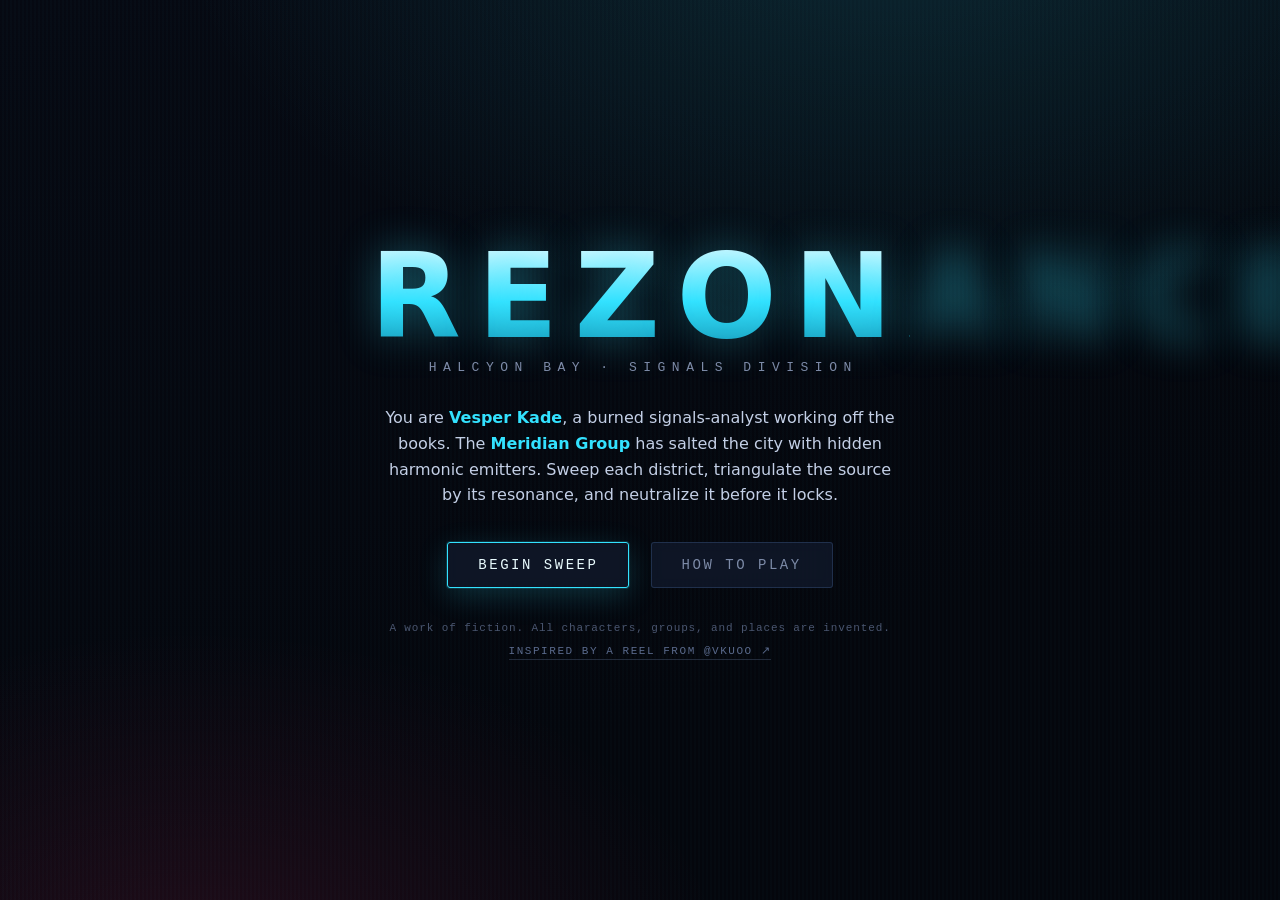
==== index.html @ cb65e6ef "Add Higgsfield key art to the title screen with graceful fallback The title screen now layers genera" ====
<!DOCTYPE html>
<html lang="en">
<head>
  <meta charset="UTF-8" />
  <meta name="viewport" content="width=device-width, initial-scale=1.0, maximum-scale=1.0, user-scalable=no" />
  <title>REZONANCE — Halcyon Bay</title>
  <meta name="description" content="REZONANCE: a neon-noir signals-investigation game set in the fictional city of Halcyon Bay." />
  <link rel="icon" href="data:image/svg+xml,%3Csvg xmlns='http://www.w3.org/2000/svg' viewBox='0 0 32 32'%3E%3Crect width='32' height='32' fill='%2305070d'/%3E%3Ccircle cx='16' cy='16' r='6' fill='none' stroke='%2333e2ff' stroke-width='2'/%3E%3Ccircle cx='16' cy='16' r='11' fill='none' stroke='%2333e2ff' stroke-width='1.5' opacity='.5'/%3E%3C/svg%3E" />
  <link rel="stylesheet" href="src/css/style.css" />
</head>
<body>
  <div id="app">
    <!-- Title screen -->
    <section id="title" class="screen active">
      <div id="titleArt" class="title-art"></div>
      <div class="title-glow"></div>
      <div class="title-inner">
        <h1 class="logo">REZONANCE</h1>
        <p class="tagline">HALCYON BAY &middot; SIGNALS DIVISION</p>
        <div class="brief">
          <p>You are <strong>Vesper Kade</strong>, a burned signals-analyst working off the books.
          The <strong>Meridian Group</strong> has salted the city with hidden harmonic emitters.
          Sweep each district, triangulate the source by its resonance, and neutralize it before it locks.</p>
        </div>
        <button id="startBtn" class="btn primary">BEGIN SWEEP</button>
        <button id="howBtn" class="btn ghost">HOW TO PLAY</button>
        <p class="fineprint">A work of fiction. All characters, groups, and places are invented.</p>
        <a class="credit" href="https://www.instagram.com/reel/DRjgziwDPmg/" target="_blank" rel="noopener noreferrer">INSPIRED BY A REEL FROM @VKUOO &nearr;</a>
      </div>
    </section>

    <!-- How to play -->
    <section id="how" class="screen">
      <div class="panel">
        <h2>FIELD MANUAL</h2>
        <ul class="manual">
          <li><span class="key">W A S D</span> / <span class="key">◄ ▲ ▼ ►</span> — move Vesper</li>
          <li><span class="key">SHIFT</span> — sprint (drains stamina)</li>
          <li><span class="key">SPACE</span> — pulse the resonance scanner</li>
          <li><span class="key">E</span> — neutralize an emitter when in range</li>
          <li><span class="key">M</span> — mute / unmute audio</li>
          <li>The <strong>resonance meter</strong> climbs as you near an emitter. The scanner tingle sharpens with proximity.</li>
          <li>Avoid <strong>Meridian sweepers</strong> — linger in a cone and suspicion turns into a confirmed sighting, raising exposure. At max exposure a <strong>lockdown</strong> starts: stay unseen until it passes, or the run ends.</li>
          <li><strong>Weather shifts</strong> between drizzle, rain, and storms — storm cells make your scanner readings jump.</li>
          <li>Neutralize all emitters in a district to advance.</li>
        </ul>
        <button class="btn primary backBtn">BACK</button>
      </div>
    </section>

    <!-- Intro cutscene: plays src/assets/intro.mp4 if present, else an
         original animated briefing. Click or press any key to skip. -->
    <section id="cutscene" class="screen">
      <canvas id="cineStage"></canvas>
      <video id="cineVideo" playsinline></video>
      <div id="cineText" class="cine-text"></div>
      <div class="cine-skip">CLICK OR PRESS ANY KEY TO SKIP</div>
    </section>

    <!-- Game -->
    <section id="game" class="screen">
      <canvas id="stage"></canvas>
      <div id="hud">
        <div class="hud-row top">
          <div class="hud-box">
            <div class="hud-label">DISTRICT</div>
            <div id="districtName" class="hud-val">—</div>
          </div>
          <div class="hud-box">
            <div class="hud-label">EMITTERS</div>
            <div id="emitterCount" class="hud-val">0 / 0</div>
          </div>
          <div class="hud-box">
            <div class="hud-label">TIME</div>
            <div id="clock" class="hud-val">00:00</div>
          </div>
        </div>
        <div class="hud-row bottom">
          <div class="meter">
            <div class="meter-label">RESONANCE</div>
            <div class="meter-track"><div id="resonanceFill" class="meter-fill res"></div></div>
          </div>
          <div class="meter">
            <div class="meter-label">EXPOSURE</div>
            <div class="meter-track"><div id="exposureFill" class="meter-fill exp"></div></div>
          </div>
          <div class="meter">
            <div class="meter-label">STAMINA</div>
            <div class="meter-track"><div id="staminaFill" class="meter-fill sta"></div></div>
          </div>
        </div>
        <div id="prompt" class="prompt"></div>
        <div id="radio" class="radio"></div>
      </div>
      <div id="overlay" class="overlay">
        <div class="overlay-card">
          <h2 id="overTitle">—</h2>
          <p id="overBody">—</p>
          <button id="overBtn" class="btn primary">CONTINUE</button>
        </div>
      </div>
    </section>
  </div>

  <script type="module" src="src/js/main.js"></script>
</body>
</html>
---- src/css/style.css ----
:root {
  --bg: #05070d;
  --ink: #e8f0ff;
  --dim: #7d8ba8;
  --cyan: #33e2ff;
  --magenta: #ff3b7f;
  --amber: #ffb454;
  --green: #46f4a0;
  --panel: rgba(12, 18, 32, 0.82);
  --stroke: rgba(80, 120, 180, 0.28);
  --font: "Segoe UI", "Helvetica Neue", system-ui, sans-serif;
  --mono: "SFMono-Regular", "Consolas", "Roboto Mono", monospace;
}

* { box-sizing: border-box; margin: 0; padding: 0; }

html, body {
  height: 100%;
  background: var(--bg);
  color: var(--ink);
  font-family: var(--font);
  overflow: hidden;
  -webkit-font-smoothing: antialiased;
}

#app { position: relative; width: 100vw; height: 100vh; }

.screen {
  position: absolute;
  inset: 0;
  display: none;
  align-items: center;
  justify-content: center;
}
.screen.active { display: flex; }

/* ---------- Title ---------- */
#title {
  background:
    radial-gradient(1200px 700px at 70% -10%, rgba(51, 226, 255, 0.14), transparent 60%),
    radial-gradient(900px 600px at 15% 110%, rgba(255, 59, 127, 0.12), transparent 60%),
    linear-gradient(160deg, #060912, #04060c 70%);
}
.title-art {
  position: absolute;
  inset: 0;
  background-size: cover;
  background-position: center;
  opacity: 0;
  transition: opacity 1.2s ease;
  filter: saturate(1.08) brightness(0.9);
}
.title-art.loaded { opacity: 0.42; }
/* Keep the copy readable over the art. */
.title-art::after {
  content: "";
  position: absolute;
  inset: 0;
  background: radial-gradient(ellipse at center, rgba(5,7,13,0.25), rgba(5,7,13,0.85) 85%);
}

.title-glow {
  position: absolute;
  inset: 0;
  background:
    repeating-linear-gradient(90deg, transparent, transparent 2px, rgba(51,226,255,0.03) 3px, transparent 4px);
  pointer-events: none;
  mix-blend-mode: screen;
  animation: scan 8s linear infinite;
}
@keyframes scan { from { background-position: 0 0; } to { background-position: 0 40px; } }

.title-inner {
  position: relative;
  text-align: center;
  max-width: 620px;
  padding: 40px;
  z-index: 2;
}
.logo {
  font-size: clamp(48px, 12vw, 118px);
  font-weight: 800;
  letter-spacing: 0.14em;
  background: linear-gradient(180deg, #eafcff, var(--cyan) 55%, #1391b0);
  -webkit-background-clip: text;
  background-clip: text;
  color: transparent;
  text-shadow: 0 0 42px rgba(51, 226, 255, 0.35);
  line-height: 0.95;
}
.tagline {
  margin-top: 8px;
  color: var(--dim);
  letter-spacing: 0.5em;
  font-size: 13px;
  font-family: var(--mono);
  padding-left: 0.5em;
}
.brief {
  margin: 30px auto 26px;
  color: #c3cfe6;
  line-height: 1.6;
  font-size: 16px;
  max-width: 520px;
}
.brief strong { color: var(--cyan); font-weight: 600; }

.fineprint {
  margin-top: 26px;
  color: #4a5670;
  font-size: 11px;
  letter-spacing: 0.08em;
  font-family: var(--mono);
}

.credit {
  display: inline-block;
  margin-top: 10px;
  color: #5a6a8c;
  font-size: 11px;
  letter-spacing: 0.14em;
  font-family: var(--mono);
  text-decoration: none;
  border-bottom: 1px solid rgba(90, 106, 140, 0.35);
  padding-bottom: 2px;
  transition: color 0.18s, border-color 0.18s;
}
.credit:hover { color: var(--cyan); border-color: var(--cyan); }

/* ---------- Cutscene ---------- */
#cutscene { background: #000; cursor: pointer; }
#cineStage { position: absolute; inset: 0; width: 100vw; height: 100vh; }
#cineVideo {
  position: absolute;
  inset: 0;
  width: 100vw;
  height: 100vh;
  object-fit: cover;
  display: none;
  background: #000;
}
.cine-text {
  position: absolute;
  left: 50%;
  bottom: 16vh;
  transform: translateX(-50%);
  max-width: min(720px, 86vw);
  font-family: var(--mono);
  font-size: clamp(14px, 2.2vw, 19px);
  letter-spacing: 0.14em;
  line-height: 1.9;
  color: #d9ecff;
  text-align: center;
  white-space: pre-line;
  text-shadow: 0 0 18px rgba(51, 226, 255, 0.45);
  pointer-events: none;
}
.cine-skip {
  position: absolute;
  right: 26px;
  bottom: 26px;
  font-family: var(--mono);
  font-size: 10px;
  letter-spacing: 0.24em;
  color: rgba(125, 139, 168, 0.6);
  animation: skipPulse 2.4s ease-in-out infinite;
  pointer-events: none;
}
@keyframes skipPulse { 0%, 100% { opacity: 0.45; } 50% { opacity: 0.95; } }

/* ---------- Buttons ---------- */
.btn {
  font-family: var(--mono);
  font-size: 14px;
  letter-spacing: 0.18em;
  padding: 14px 30px;
  border: 1px solid var(--stroke);
  background: rgba(20, 30, 52, 0.6);
  color: var(--ink);
  cursor: pointer;
  margin: 8px;
  transition: all 0.18s ease;
  border-radius: 3px;
  backdrop-filter: blur(6px);
}
.btn:hover { transform: translateY(-1px); }
.btn.primary {
  border-color: var(--cyan);
  box-shadow: 0 0 0 1px rgba(51,226,255,0.15), 0 8px 30px rgba(51,226,255,0.18);
  color: #eafcff;
}
.btn.primary:hover { background: rgba(51,226,255,0.14); box-shadow: 0 0 0 1px var(--cyan), 0 10px 40px rgba(51,226,255,0.32); }
.btn.ghost { color: var(--dim); }
.btn.ghost:hover { color: var(--ink); border-color: rgba(120,150,200,0.5); }

/* ---------- Panels ---------- */
.panel {
  background: var(--panel);
  border: 1px solid var(--stroke);
  border-radius: 8px;
  padding: 40px 46px;
  max-width: 560px;
  box-shadow: 0 30px 80px rgba(0,0,0,0.6);
  backdrop-filter: blur(10px);
}
.panel h2 { letter-spacing: 0.3em; font-size: 18px; margin-bottom: 24px; color: var(--cyan); font-weight: 700; }
.manual { list-style: none; line-height: 2.1; color: #c3cfe6; font-size: 15px; }
.manual strong { color: var(--amber); }
.key {
  font-family: var(--mono);
  font-size: 12px;
  background: rgba(51,226,255,0.1);
  border: 1px solid var(--stroke);
  border-radius: 3px;
  padding: 2px 8px;
  color: var(--cyan);
}

/* ---------- Game ---------- */
#game { background: #02030a; }
#stage { display: block; width: 100vw; height: 100vh; image-rendering: auto; }

#hud {
  position: absolute;
  inset: 0;
  pointer-events: none;
  padding: 22px;
  display: flex;
  flex-direction: column;
  justify-content: space-between;
  font-family: var(--mono);
}
.hud-row { display: flex; gap: 14px; }
.hud-row.top { justify-content: center; }
.hud-row.bottom { align-items: flex-end; justify-content: center; gap: 26px; }

.hud-box {
  background: rgba(8, 14, 26, 0.7);
  border: 1px solid var(--stroke);
  border-radius: 5px;
  padding: 8px 18px;
  text-align: center;
  min-width: 120px;
  backdrop-filter: blur(6px);
}
.hud-label { font-size: 10px; letter-spacing: 0.3em; color: var(--dim); }
.hud-val { font-size: 20px; color: var(--ink); margin-top: 2px; }

.meter { width: 210px; }
.meter-label { font-size: 10px; letter-spacing: 0.28em; color: var(--dim); margin-bottom: 5px; }
.meter-track {
  height: 10px;
  background: rgba(10, 16, 30, 0.85);
  border: 1px solid var(--stroke);
  border-radius: 6px;
  overflow: hidden;
}
.meter-fill { height: 100%; width: 0%; border-radius: 6px; transition: width 0.12s linear; }
.meter-fill.res { background: linear-gradient(90deg, #1a6b7a, var(--cyan)); box-shadow: 0 0 14px rgba(51,226,255,0.5); }
.meter-fill.exp { background: linear-gradient(90deg, #7a2540, var(--magenta)); box-shadow: 0 0 14px rgba(255,59,127,0.5); }
.meter-fill.sta { background: linear-gradient(90deg, #2f7a52, var(--green)); }

.prompt {
  position: absolute;
  left: 50%;
  bottom: 120px;
  transform: translateX(-50%);
  background: rgba(8, 14, 26, 0.9);
  border: 1px solid var(--cyan);
  border-radius: 5px;
  padding: 10px 22px;
  font-size: 14px;
  letter-spacing: 0.1em;
  color: #eafcff;
  opacity: 0;
  transition: opacity 0.2s;
  box-shadow: 0 0 24px rgba(51,226,255,0.3);
}
.prompt.show { opacity: 1; }

.radio {
  position: absolute;
  top: 96px;
  left: 26px;
  max-width: 360px;
  font-family: var(--mono);
  font-size: 12px;
  letter-spacing: 0.12em;
  line-height: 1.7;
  color: #bfe9ff;
  background: rgba(8, 14, 26, 0.78);
  border-left: 2px solid var(--cyan);
  padding: 9px 14px;
  opacity: 0;
  transition: opacity 0.25s;
  pointer-events: none;
}
.radio.show { opacity: 1; }

/* ---------- Overlay ---------- */
.overlay {
  position: absolute;
  inset: 0;
  display: none;
  align-items: center;
  justify-content: center;
  background: rgba(2, 4, 10, 0.78);
  backdrop-filter: blur(4px);
  pointer-events: auto;
}
.overlay.show { display: flex; }
.overlay-card {
  background: var(--panel);
  border: 1px solid var(--stroke);
  border-radius: 8px;
  padding: 42px 50px;
  text-align: center;
  max-width: 520px;
  box-shadow: 0 30px 90px rgba(0,0,0,0.7);
}
.overlay-card h2 { letter-spacing: 0.2em; font-size: 26px; margin-bottom: 14px; }
.overlay-card p { color: #c3cfe6; line-height: 1.6; margin-bottom: 26px; }
.overlay-card.win h2 { color: var(--green); }
.overlay-card.lose h2 { color: var(--magenta); }

@media (max-width: 640px) {
  .hud-box { min-width: 90px; padding: 6px 10px; }
  .hud-val { font-size: 16px; }
  .meter { width: 30vw; }
  .hud-row.bottom { gap: 12px; }
}
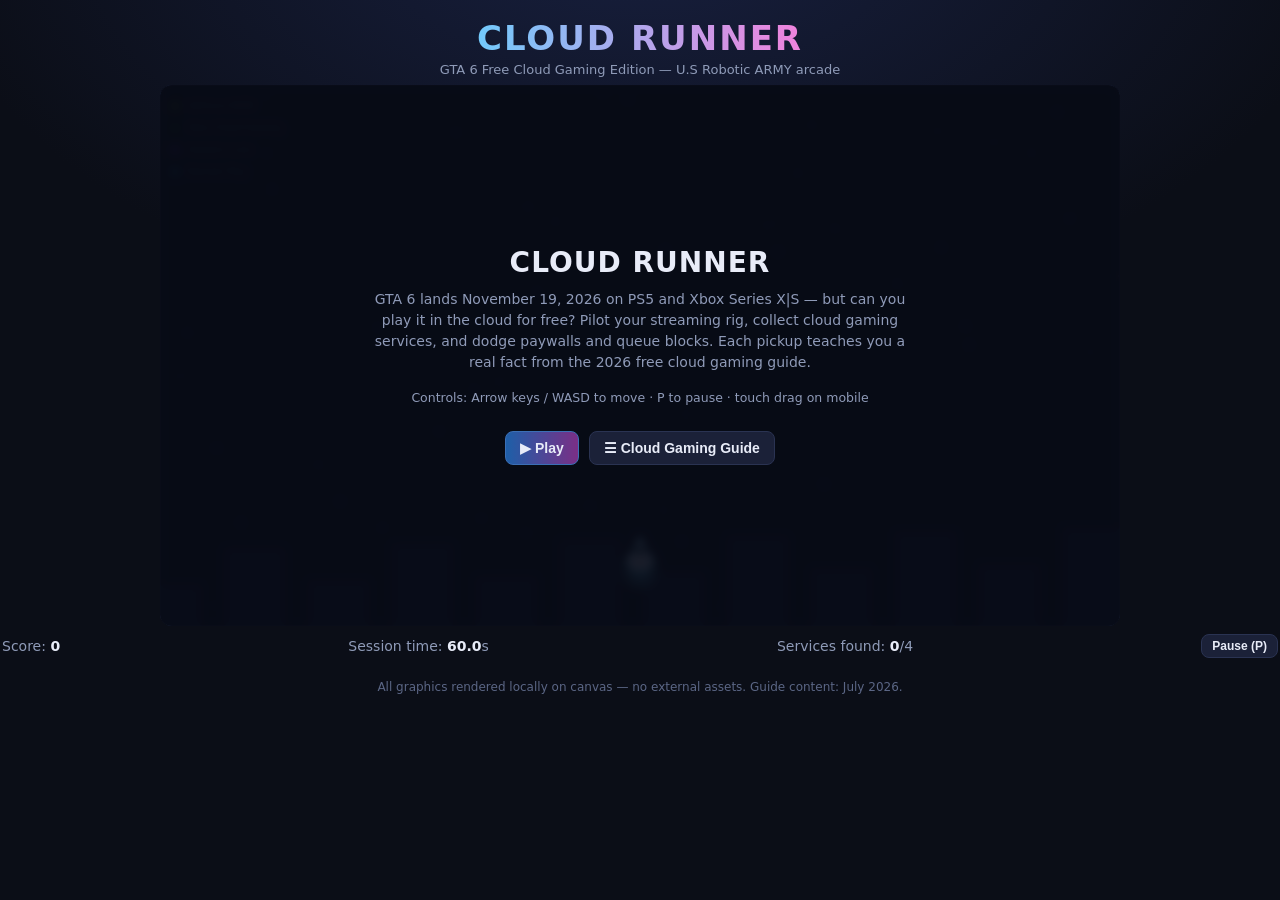
==== commit 63353753: "Add Cloud Runner game with integrated GTA 6 free cloud gaming guide Self-contained HTML5 canvas arca" ====
--- a/index.html
+++ b/index.html
@@ -1,107 +1,608 @@
 <!DOCTYPE html>
 <html lang="en">
 <head>
-  <meta charset="UTF-8" />
-  <meta name="viewport" content="width=device-width, initial-scale=1.0, maximum-scale=1.0, user-scalable=no" />
-  <title>REZONANCE — Halcyon Bay</title>
-  <meta name="description" content="REZONANCE: a neon-noir signals-investigation game set in the fictional city of Halcyon Bay." />
-  <link rel="icon" href="data:image/svg+xml,%3Csvg xmlns='http://www.w3.org/2000/svg' viewBox='0 0 32 32'%3E%3Crect width='32' height='32' fill='%2305070d'/%3E%3Ccircle cx='16' cy='16' r='6' fill='none' stroke='%2333e2ff' stroke-width='2'/%3E%3Ccircle cx='16' cy='16' r='11' fill='none' stroke='%2333e2ff' stroke-width='1.5' opacity='.5'/%3E%3C/svg%3E" />
-  <link rel="stylesheet" href="src/css/style.css" />
+<meta charset="UTF-8">
+<meta name="viewport" content="width=device-width, initial-scale=1.0, user-scalable=no">
+<title>Cloud Runner — GTA 6 Free Cloud Gaming Edition</title>
+<style>
+  :root {
+    --bg: #0b0e17;
+    --panel: #131828;
+    --panel-2: #1b2138;
+    --line: #2a3352;
+    --text: #e8ecf8;
+    --muted: #8f9bb8;
+    --accent: #64d2ff;
+    --accent-2: #ff7ad9;
+    --good: #6ee7a0;
+    --warn: #ffd166;
+    --bad: #ff6b81;
+  }
+  * { box-sizing: border-box; margin: 0; padding: 0; }
+  html, body { height: 100%; }
+  body {
+    background: radial-gradient(1200px 700px at 50% -10%, #182040 0%, var(--bg) 60%);
+    color: var(--text);
+    font-family: "Segoe UI", system-ui, -apple-system, Roboto, Helvetica, Arial, sans-serif;
+    display: flex; flex-direction: column; align-items: center;
+    min-height: 100%;
+  }
+  header { text-align: center; padding: 18px 12px 8px; }
+  header h1 {
+    font-size: clamp(20px, 4vw, 34px);
+    letter-spacing: 2px; text-transform: uppercase;
+    background: linear-gradient(90deg, var(--accent), var(--accent-2));
+    -webkit-background-clip: text; background-clip: text; color: transparent;
+  }
+  header p { color: var(--muted); font-size: 13px; margin-top: 4px; }
+  #wrap { position: relative; width: min(960px, 96vw); }
+  canvas {
+    display: block; width: 100%; height: auto;
+    background: #0a0d18; border: 1px solid var(--line); border-radius: 12px;
+  }
+  #hud {
+    display: flex; justify-content: space-between; align-items: center;
+    width: 100%; padding: 8px 2px; font-size: 14px; color: var(--muted);
+    flex-wrap: wrap; gap: 6px;
+  }
+  #hud b { color: var(--text); }
+  .btn {
+    cursor: pointer; border: 1px solid var(--line); border-radius: 8px;
+    background: var(--panel-2); color: var(--text);
+    padding: 8px 14px; font-size: 14px; font-weight: 600;
+    transition: background .15s, transform .05s;
+  }
+  .btn:hover { background: #232b4a; }
+  .btn:active { transform: scale(.97); }
+  .btn.primary { background: linear-gradient(90deg, #1e5fa8, #7a2f86); border-color: #3b6fb5; }
+  .overlay {
+    position: absolute; inset: 0; border-radius: 12px;
+    background: rgba(8, 11, 22, .92); backdrop-filter: blur(4px);
+    display: flex; flex-direction: column; align-items: center; justify-content: center;
+    text-align: center; padding: 20px; z-index: 5;
+  }
+  .overlay.scroll { justify-content: flex-start; overflow-y: auto; text-align: left; }
+  .overlay h2 { font-size: clamp(18px, 3.4vw, 28px); margin-bottom: 10px; letter-spacing: 1px; }
+  .overlay p.lead { color: var(--muted); max-width: 560px; margin-bottom: 16px; font-size: 14px; line-height: 1.5; }
+  .row { display: flex; gap: 10px; flex-wrap: wrap; justify-content: center; margin-top: 8px; }
+  .hidden { display: none !important; }
+  #toast {
+    position: absolute; left: 50%; bottom: 14px; transform: translateX(-50%);
+    max-width: 92%; background: var(--panel); border: 1px solid var(--line);
+    border-left: 4px solid var(--accent); border-radius: 8px;
+    padding: 10px 14px; font-size: 13px; line-height: 1.45; color: var(--text);
+    opacity: 0; transition: opacity .25s; pointer-events: none; z-index: 4;
+  }
+  #toast b { color: var(--accent); }
+  /* Guide styles */
+  .guide { width: 100%; max-width: 860px; margin: 0 auto; padding-bottom: 24px; }
+  .guide h2 { text-align: center; margin: 6px 0 2px; }
+  .guide .sub { text-align: center; color: var(--muted); font-size: 13px; margin-bottom: 18px; }
+  .card {
+    background: var(--panel); border: 1px solid var(--line); border-radius: 10px;
+    padding: 14px 16px; margin-bottom: 12px;
+  }
+  .card h3 { font-size: 16px; margin-bottom: 8px; }
+  .card h3 .tag {
+    font-size: 11px; font-weight: 700; letter-spacing: .5px; text-transform: uppercase;
+    border-radius: 999px; padding: 2px 9px; margin-left: 8px; vertical-align: 2px;
+  }
+  .tag.free { background: rgba(110,231,160,.15); color: var(--good); }
+  .tag.sub  { background: rgba(255,209,102,.15); color: var(--warn); }
+  .card ul { margin: 6px 0 0 18px; color: var(--muted); font-size: 13.5px; line-height: 1.6; }
+  .card ul b { color: var(--text); }
+  .tablewrap { overflow-x: auto; }
+  table { border-collapse: collapse; width: 100%; font-size: 13px; min-width: 560px; }
+  th, td { border: 1px solid var(--line); padding: 8px 10px; text-align: left; }
+  th { background: var(--panel-2); }
+  td { color: var(--muted); }
+  td:first-child { color: var(--text); font-weight: 600; }
+  .takeaway { border-left: 4px solid var(--accent-2); }
+  .refs { font-size: 12px; color: var(--muted); line-height: 1.6; }
+  footer { color: #5b6685; font-size: 12px; padding: 14px; text-align: center; }
+</style>
 </head>
 <body>
-  <div id="app">
-    <!-- Title screen -->
-    <section id="title" class="screen active">
-      <div id="titleArt" class="title-art"></div>
-      <div class="title-glow"></div>
-      <div class="title-inner">
-        <h1 class="logo">REZONANCE</h1>
-        <p class="tagline">HALCYON BAY &middot; SIGNALS DIVISION</p>
-        <div class="brief">
-          <p>You are <strong>Vesper Kade</strong>, a burned signals-analyst working off the books.
-          The <strong>Meridian Group</strong> has salted the city with hidden harmonic emitters.
-          Sweep each district, triangulate the source by its resonance, and neutralize it before it locks.</p>
+<header>
+  <h1>Cloud Runner</h1>
+  <p>GTA 6 Free Cloud Gaming Edition &mdash; U.S Robotic ARMY arcade</p>
+</header>
+
+<div id="wrap">
+  <canvas id="game" width="960" height="540"></canvas>
+
+  <!-- Start screen -->
+  <div id="menu" class="overlay">
+    <h2>CLOUD RUNNER</h2>
+    <p class="lead">
+      GTA 6 lands November 19, 2026 on PS5 and Xbox Series X|S &mdash; but can you play it
+      in the cloud for free? Pilot your streaming rig, collect cloud gaming services,
+      and dodge paywalls and queue blocks. Each pickup teaches you a real fact from the
+      2026 free cloud gaming guide.
+    </p>
+    <p class="lead" style="font-size:12.5px">
+      Controls: Arrow keys / WASD to move &middot; P to pause &middot; touch drag on mobile
+    </p>
+    <div class="row">
+      <button class="btn primary" id="playBtn">&#9654; Play</button>
+      <button class="btn" id="guideBtn">&#9776; Cloud Gaming Guide</button>
+    </div>
+  </div>
+
+  <!-- Game over screen -->
+  <div id="gameover" class="overlay hidden">
+    <h2>SESSION EXPIRED</h2>
+    <p class="lead" id="goStats"></p>
+    <p class="lead" id="goVerdict"></p>
+    <div class="row">
+      <button class="btn primary" id="retryBtn">&#8635; Play Again</button>
+      <button class="btn" id="guideBtn2">&#9776; Cloud Gaming Guide</button>
+    </div>
+  </div>
+
+  <!-- Integrated guide -->
+  <div id="guide" class="overlay scroll hidden">
+    <div class="guide">
+      <h2>Free Cloud Gaming Solutions for GTA 6</h2>
+      <p class="sub">Overview &mdash; July 2026</p>
+
+      <div class="card">
+        <p style="color:var(--muted);font-size:13.5px;line-height:1.6">
+          As of July 2026, GTA 6 is scheduled to release on <b style="color:var(--text)">November 19, 2026</b>,
+          for PlayStation 5 and Xbox Series X|S. While a native PC version has not been announced,
+          cloud gaming offers a potential way to play the game on PC or other devices without owning
+          high-end hardware. Below are the primary &ldquo;free&rdquo; or low-cost cloud-based solutions
+          available in 2026.
+        </p>
+      </div>
+
+      <div class="card">
+        <h3>1. NVIDIA GeForce NOW <span class="tag free">Free tier</span></h3>
+        <ul>
+          <li><b>Cost:</b> $0.00 &mdash; the most prominent truly free cloud gaming service.</li>
+          <li><b>Session length:</b> typically limited to 1 hour per session.</li>
+          <li><b>Wait times:</b> free tier users often face long queues, especially at peak hours or major launches.</li>
+          <li><b>Hardware:</b> basic rigs (likely not the RTX 5080 / Ultimate tier).</li>
+          <li><b>Availability:</b> GTA 6 must be officially supported. Historically, Rockstar titles (GTA V, RDR2) have had a complicated relationship with GeForce NOW and are often unavailable.</li>
+        </ul>
+      </div>
+
+      <div class="card">
+        <h3>2. Xbox Cloud Gaming <span class="tag sub">Game Pass Ultimate</span></h3>
+        <ul>
+          <li><b>Free options:</b> not strictly free, but 14-day or $1 one-month trials are common for new subscribers.</li>
+          <li><b>GTA 6 potential:</b> since GTA 6 launches on Xbox Series X|S, there is a strong possibility it arrives on Xbox Cloud Gaming, potentially at or near launch.</li>
+          <li><b>Device support:</b> PC (browser or app), mobile devices, and some smart TVs.</li>
+        </ul>
+      </div>
+
+      <div class="card">
+        <h3>3. Amazon Luna <span class="tag sub">Free with Prime</span></h3>
+        <ul>
+          <li><b>Cost:</b> a rotating selection of games is included with an Amazon Prime membership.</li>
+          <li><b>GTA 6 potential:</b> unlikely to be free at launch, but may be available for purchase and play via the Luna+ subscription or through integration with Ubisoft+ or GOG.</li>
+        </ul>
+      </div>
+
+      <div class="card">
+        <h3>4. Remote Play <span class="tag free">Host your own cloud</span></h3>
+        <ul>
+          <li><b>PS Remote Play / Xbox Remote Play:</b> official apps that stream your console's screen to PC or mobile for free over the internet &mdash; if you (or a friend) own a PS5 or Series X|S.</li>
+          <li><b>Moonlight / Sunshine:</b> high-performance, open-source alternatives for streaming from a host PC (if a PC version eventually releases).</li>
+        </ul>
+      </div>
+
+      <div class="card">
+        <h3>Comparison of Free / Low-Cost Cloud Options (2026)</h3>
+        <div class="tablewrap">
+          <table>
+            <thead>
+              <tr><th>Service</th><th>Cost</th><th>GTA 6 Availability (Est.)</th><th>Pros</th><th>Cons</th></tr>
+            </thead>
+            <tbody>
+              <tr>
+                <td>GeForce NOW (Free)</td><td>$0</td><td>Low (depends on Rockstar)</td>
+                <td>Truly free; no hardware needed.</td><td>1-hour sessions; long queues.</td>
+              </tr>
+              <tr>
+                <td>Xbox Cloud Gaming</td><td>~$20/mo (or $1 trial)</td><td>High (likely after launch)</td>
+                <td>High-quality console hardware.</td><td>Requires subscription; not truly free.</td>
+              </tr>
+              <tr>
+                <td>Amazon Luna</td><td>Prime sub</td><td>Low</td>
+                <td>Free for Prime members.</td><td>Limited library; regional availability.</td>
+              </tr>
+              <tr>
+                <td>Remote Play</td><td>$0</td><td>High (at launch)</td>
+                <td>Truly free; full console features.</td><td>Requires owning a console (or a friend's).</td>
+              </tr>
+            </tbody>
+          </table>
         </div>
-        <button id="startBtn" class="btn primary">BEGIN SWEEP</button>
-        <button id="howBtn" class="btn ghost">HOW TO PLAY</button>
-        <p class="fineprint">A work of fiction. All characters, groups, and places are invented.</p>
-        <a class="credit" href="https://www.instagram.com/reel/DRjgziwDPmg/" target="_blank" rel="noopener noreferrer">INSPIRED BY A REEL FROM @VKUOO &nearr;</a>
-      </div>
-    </section>
-
-    <!-- How to play -->
-    <section id="how" class="screen">
-      <div class="panel">
-        <h2>FIELD MANUAL</h2>
-        <ul class="manual">
-          <li><span class="key">W A S D</span> / <span class="key">◄ ▲ ▼ ►</span> — move Vesper</li>
-          <li><span class="key">SHIFT</span> — sprint (drains stamina)</li>
-          <li><span class="key">SPACE</span> — pulse the resonance scanner</li>
-          <li><span class="key">E</span> — neutralize an emitter when in range</li>
-          <li><span class="key">M</span> — mute / unmute audio</li>
-          <li>The <strong>resonance meter</strong> climbs as you near an emitter. The scanner tingle sharpens with proximity.</li>
-          <li>Avoid <strong>Meridian sweepers</strong> — linger in a cone and suspicion turns into a confirmed sighting, raising exposure. At max exposure a <strong>lockdown</strong> starts: stay unseen until it passes, or the run ends.</li>
-          <li><strong>Weather shifts</strong> between drizzle, rain, and storms — storm cells make your scanner readings jump.</li>
-          <li>Neutralize all emitters in a district to advance.</li>
+      </div>
+
+      <div class="card takeaway">
+        <h3>Key Takeaways</h3>
+        <ul>
+          <li><b>No truly free launch-day access:</b> no service currently lets you play GTA 6 for free on day one without a console or a paid subscription.</li>
+          <li><b>Wait for the PC release:</b> the best free experience (via GeForce NOW) will likely only be possible after the official PC version launches, expected in 2027 or 2028.</li>
+          <li><b>Trials are your best bet:</b> look for $1 Xbox Game Pass Ultimate trials around November 2026 to play the console version via the cloud.</li>
         </ul>
-        <button class="btn primary backBtn">BACK</button>
-      </div>
-    </section>
-
-    <!-- Intro cutscene: plays src/assets/intro.mp4 if present, else an
-         original animated briefing. Click or press any key to skip. -->
-    <section id="cutscene" class="screen">
-      <canvas id="cineStage"></canvas>
-      <video id="cineVideo" playsinline></video>
-      <div id="cineText" class="cine-text"></div>
-      <div class="cine-skip">CLICK OR PRESS ANY KEY TO SKIP</div>
-    </section>
-
-    <!-- Game -->
-    <section id="game" class="screen">
-      <canvas id="stage"></canvas>
-      <div id="hud">
-        <div class="hud-row top">
-          <div class="hud-box">
-            <div class="hud-label">DISTRICT</div>
-            <div id="districtName" class="hud-val">—</div>
-          </div>
-          <div class="hud-box">
-            <div class="hud-label">EMITTERS</div>
-            <div id="emitterCount" class="hud-val">0 / 0</div>
-          </div>
-          <div class="hud-box">
-            <div class="hud-label">TIME</div>
-            <div id="clock" class="hud-val">00:00</div>
-          </div>
-        </div>
-        <div class="hud-row bottom">
-          <div class="meter">
-            <div class="meter-label">RESONANCE</div>
-            <div class="meter-track"><div id="resonanceFill" class="meter-fill res"></div></div>
-          </div>
-          <div class="meter">
-            <div class="meter-label">EXPOSURE</div>
-            <div class="meter-track"><div id="exposureFill" class="meter-fill exp"></div></div>
-          </div>
-          <div class="meter">
-            <div class="meter-label">STAMINA</div>
-            <div class="meter-track"><div id="staminaFill" class="meter-fill sta"></div></div>
-          </div>
-        </div>
-        <div id="prompt" class="prompt"></div>
-        <div id="radio" class="radio"></div>
-      </div>
-      <div id="overlay" class="overlay">
-        <div class="overlay-card">
-          <h2 id="overTitle">—</h2>
-          <p id="overBody">—</p>
-          <button id="overBtn" class="btn primary">CONTINUE</button>
-        </div>
-      </div>
-    </section>
+      </div>
+
+      <div class="card">
+        <h3>References</h3>
+        <p class="refs">
+          [1] Reddit (2026, April 2). <i>2020 Free vs 2026 Performance Hardware Comparison.</i><br>
+          [2] Xbox (2026). <i>Grand Theft Auto VI: Coming November 19, 2026 to Xbox Series X|S.</i><br>
+          [3] AS.com (2026, July 2). <i>Amazon reveals July 2026 lineup for Luna cloud gaming.</i><br>
+          [4] Reddit (2024, December 31). <i>Any free cloud gaming services?</i>
+        </p>
+      </div>
+
+      <div class="row">
+        <button class="btn primary" id="closeGuideBtn">&#8592; Back</button>
+      </div>
+    </div>
   </div>
 
-  <script type="module" src="src/js/main.js"></script>
+  <div id="toast"></div>
+</div>
+
+<div id="hud">
+  <span>Score: <b id="score">0</b></span>
+  <span>Session time: <b id="time">60.0</b>s</span>
+  <span>Services found: <b id="services">0</b>/4</span>
+  <span><button class="btn" id="pauseBtn" style="padding:4px 10px;font-size:12px">Pause (P)</button></span>
+</div>
+
+<footer>All graphics rendered locally on canvas &mdash; no external assets. Guide content: July 2026.</footer>
+
+<script>
+(() => {
+  "use strict";
+
+  const canvas = document.getElementById("game");
+  const ctx = canvas.getContext("2d");
+  const W = canvas.width, H = canvas.height;
+
+  const ui = {
+    menu: document.getElementById("menu"),
+    gameover: document.getElementById("gameover"),
+    guide: document.getElementById("guide"),
+    toast: document.getElementById("toast"),
+    score: document.getElementById("score"),
+    time: document.getElementById("time"),
+    services: document.getElementById("services"),
+    goStats: document.getElementById("goStats"),
+    goVerdict: document.getElementById("goVerdict"),
+  };
+
+  // The four cloud services from the guide, integrated as in-game pickups.
+  const SERVICES = [
+    {
+      id: "gfn", name: "GeForce NOW", short: "GFN", color: "#76b900", points: 100,
+      fact: "<b>GeForce NOW (free tier):</b> $0.00 — but sessions are capped at ~1 hour and free users face long queues. GTA 6 availability is LOW: Rockstar titles are often missing from the platform."
+    },
+    {
+      id: "xcloud", name: "Xbox Cloud Gaming", short: "XBX", color: "#107c10", points: 150,
+      fact: "<b>Xbox Cloud Gaming:</b> included with Game Pass Ultimate (~$20/mo, $1 trials common). Since GTA 6 launches on Series X|S, cloud availability at or near launch is HIGH."
+    },
+    {
+      id: "luna", name: "Amazon Luna", short: "LUNA", color: "#9146ff", points: 100,
+      fact: "<b>Amazon Luna:</b> a rotating game selection is free with Prime. GTA 6 free at launch is unlikely — watch Luna+, Ubisoft+ or GOG integration instead."
+    },
+    {
+      id: "remote", name: "Remote Play", short: "RP", color: "#00b2ff", points: 150,
+      fact: "<b>Remote Play:</b> PS/Xbox Remote Play streams a console you (or a friend) own to PC or mobile for $0. Moonlight/Sunshine cover PC hosts. HIGH availability at launch."
+    },
+  ];
+
+  // Hazards from the guide's "cons" column.
+  const HAZARDS = [
+    { name: "PAYWALL", color: "#ff6b81", fact: "<b>Paywall!</b> No service offers truly free GTA 6 on day one without a console or paid subscription." },
+    { name: "QUEUE", color: "#ffd166", fact: "<b>Queue block!</b> Free-tier queues get long at peak hours — especially during major game launches." },
+    { name: "1-HR CAP", color: "#ff9f43", fact: "<b>Session cap!</b> Free tiers typically limit you to 1 hour per session." },
+  ];
+
+  const SESSION_SECONDS = 60; // one free-tier "session"
+
+  const state = {
+    running: false, paused: false, over: false,
+    score: 0, time: SESSION_SECONDS,
+    collected: new Set(),
+    player: { x: W / 2, y: H - 70, r: 18, vx: 0, vy: 0, speed: 320 },
+    items: [], particles: [], stars: [],
+    spawnTimer: 0, hazardTimer: 0, elapsed: 0,
+  };
+
+  for (let i = 0; i < 90; i++) {
+    state.stars.push({ x: Math.random() * W, y: Math.random() * H, s: Math.random() * 1.6 + .4, v: Math.random() * 18 + 6 });
+  }
+
+  const keys = {};
+  addEventListener("keydown", e => {
+    keys[e.key.toLowerCase()] = true;
+    if (["arrowup","arrowdown","arrowleft","arrowright"," "].includes(e.key.toLowerCase())) e.preventDefault();
+    if (e.key.toLowerCase() === "p") togglePause();
+  });
+  addEventListener("keyup", e => keys[e.key.toLowerCase()] = false);
+
+  // Touch: drag to move
+  let touch = null;
+  canvas.addEventListener("touchstart", e => { touch = pt(e); e.preventDefault(); }, { passive: false });
+  canvas.addEventListener("touchmove", e => { touch = pt(e); e.preventDefault(); }, { passive: false });
+  canvas.addEventListener("touchend", () => touch = null);
+  function pt(e) {
+    const r = canvas.getBoundingClientRect(), t = e.touches[0];
+    return { x: (t.clientX - r.left) * (W / r.width), y: (t.clientY - r.top) * (H / r.height) };
+  }
+
+  function reset() {
+    state.score = 0; state.time = SESSION_SECONDS; state.elapsed = 0;
+    state.collected.clear();
+    state.items.length = 0; state.particles.length = 0;
+    state.player.x = W / 2; state.player.y = H - 70;
+    state.spawnTimer = 0; state.hazardTimer = 2;
+    state.over = false; state.paused = false;
+    updateHud();
+  }
+
+  function start() {
+    reset();
+    state.running = true;
+    ui.menu.classList.add("hidden");
+    ui.gameover.classList.add("hidden");
+    toast("Collect all 4 cloud services before your free session expires!");
+  }
+
+  function endGame(reason) {
+    state.running = false; state.over = true;
+    ui.goStats.textContent = `Score: ${state.score} — Services found: ${state.collected.size}/4 — ${reason}`;
+    ui.goVerdict.textContent = state.collected.size === 4
+      ? "You found every option. Real-world verdict: trials are your best bet — look for $1 Game Pass Ultimate trials around November 2026."
+      : "Guide tip: there is no truly free launch-day access to GTA 6. Open the Cloud Gaming Guide to see all four options.";
+    ui.gameover.classList.remove("hidden");
+  }
+
+  function togglePause() {
+    if (!state.running) return;
+    state.paused = !state.paused;
+    toast(state.paused ? "Paused — press P to resume." : "Resumed.");
+  }
+
+  function spawnService() {
+    const remaining = SERVICES.filter(s => !state.collected.has(s.id));
+    const pool = remaining.length ? remaining : SERVICES;
+    const s = pool[Math.floor(Math.random() * pool.length)];
+    state.items.push({
+      kind: "service", def: s,
+      x: 40 + Math.random() * (W - 80), y: -30,
+      r: 20, vy: 70 + Math.random() * 50, wob: Math.random() * Math.PI * 2,
+    });
+  }
+
+  function spawnHazard() {
+    const h = HAZARDS[Math.floor(Math.random() * HAZARDS.length)];
+    state.items.push({
+      kind: "hazard", def: h,
+      x: 40 + Math.random() * (W - 80), y: -30,
+      r: 18, vy: 110 + Math.random() * 90 + state.elapsed * 1.5, wob: Math.random() * Math.PI * 2,
+    });
+  }
+
+  function burst(x, y, color, n) {
+    for (let i = 0; i < n; i++) {
+      const a = Math.random() * Math.PI * 2, sp = 40 + Math.random() * 160;
+      state.particles.push({ x, y, vx: Math.cos(a) * sp, vy: Math.sin(a) * sp, life: .6 + Math.random() * .4, color });
+    }
+  }
+
+  let toastTimer = null;
+  function toast(html) {
+    ui.toast.innerHTML = html;
+    ui.toast.style.opacity = 1;
+    clearTimeout(toastTimer);
+    toastTimer = setTimeout(() => ui.toast.style.opacity = 0, 4200);
+  }
+
+  function updateHud() {
+    ui.score.textContent = state.score;
+    ui.time.textContent = Math.max(0, state.time).toFixed(1);
+    ui.services.textContent = state.collected.size;
+  }
+
+  function update(dt) {
+    state.elapsed += dt;
+    state.time -= dt;
+    if (state.time <= 0) { updateHud(); endGame("Free session time expired (1-hour cap... arcade-scaled to 60s)."); return; }
+
+    const p = state.player;
+    let dx = 0, dy = 0;
+    if (keys["arrowleft"] || keys["a"]) dx -= 1;
+    if (keys["arrowright"] || keys["d"]) dx += 1;
+    if (keys["arrowup"] || keys["w"]) dy -= 1;
+    if (keys["arrowdown"] || keys["s"]) dy += 1;
+    if (touch) { dx = Math.sign(touch.x - p.x) * Math.min(1, Math.abs(touch.x - p.x) / 20); dy = Math.sign(touch.y - p.y) * Math.min(1, Math.abs(touch.y - p.y) / 20); }
+    const len = Math.hypot(dx, dy) || 1;
+    p.x += dx / len * p.speed * dt;
+    p.y += dy / len * p.speed * dt;
+    p.x = Math.max(p.r, Math.min(W - p.r, p.x));
+    p.y = Math.max(p.r, Math.min(H - p.r, p.y));
+
+    state.spawnTimer -= dt;
+    if (state.spawnTimer <= 0) { spawnService(); state.spawnTimer = 1.4 + Math.random(); }
+    state.hazardTimer -= dt;
+    if (state.hazardTimer <= 0) { spawnHazard(); state.hazardTimer = Math.max(.5, 1.6 - state.elapsed * .02) + Math.random() * .8; }
+
+    for (let i = state.items.length - 1; i >= 0; i--) {
+      const it = state.items[i];
+      it.y += it.vy * dt;
+      it.wob += dt * 3;
+      it.x += Math.sin(it.wob) * 20 * dt;
+      if (it.y > H + 40) { state.items.splice(i, 1); continue; }
+      const d = Math.hypot(it.x - p.x, it.y - p.y);
+      if (d < it.r + p.r) {
+        state.items.splice(i, 1);
+        if (it.kind === "service") {
+          state.score += it.def.points;
+          const first = !state.collected.has(it.def.id);
+          state.collected.add(it.def.id);
+          burst(it.x, it.y, it.def.color, 22);
+          if (first) toast(it.def.fact);
+          if (state.collected.size === 4 && first) {
+            state.score += 500;
+            toast("<b>All 4 services collected! +500</b> — Key takeaway: trials are your best bet for GTA 6 cloud play in Nov 2026.");
+          }
+        } else {
+          state.score = Math.max(0, state.score - 75);
+          state.time = Math.max(0, state.time - 5);
+          burst(it.x, it.y, it.def.color, 16);
+          toast(it.def.fact + " <b>(-75 pts, -5s)</b>");
+        }
+      }
+    }
+
+    for (let i = state.particles.length - 1; i >= 0; i--) {
+      const q = state.particles[i];
+      q.life -= dt; q.x += q.vx * dt; q.y += q.vy * dt; q.vy += 220 * dt;
+      if (q.life <= 0) state.particles.splice(i, 1);
+    }
+
+    for (const s of state.stars) { s.y += s.v * dt; if (s.y > H) { s.y = -2; s.x = Math.random() * W; } }
+    updateHud();
+  }
+
+  function drawPlayer(p) {
+    ctx.save();
+    ctx.translate(p.x, p.y);
+    // thruster glow
+    const g = ctx.createRadialGradient(0, 16, 2, 0, 16, 22);
+    g.addColorStop(0, "rgba(100,210,255,.8)"); g.addColorStop(1, "rgba(100,210,255,0)");
+    ctx.fillStyle = g; ctx.beginPath(); ctx.arc(0, 16, 22, 0, Math.PI * 2); ctx.fill();
+    // robot rig body
+    ctx.fillStyle = "#dfe7ff";
+    ctx.strokeStyle = "#64d2ff"; ctx.lineWidth = 2;
+    ctx.beginPath();
+    ctx.moveTo(0, -18); ctx.lineTo(14, 6); ctx.lineTo(8, 16); ctx.lineTo(-8, 16); ctx.lineTo(-14, 6);
+    ctx.closePath(); ctx.fill(); ctx.stroke();
+    // visor
+    ctx.fillStyle = "#0b0e17";
+    ctx.fillRect(-7, -8, 14, 6);
+    ctx.fillStyle = "#64d2ff";
+    ctx.fillRect(-5, -6.5, 4, 3); ctx.fillRect(1, -6.5, 4, 3);
+    ctx.restore();
+  }
+
+  function drawItem(it) {
+    ctx.save();
+    ctx.translate(it.x, it.y);
+    if (it.kind === "service") {
+      // cloud puff
+      ctx.fillStyle = it.def.color + "33";
+      ctx.beginPath(); ctx.arc(0, 0, it.r + 6, 0, Math.PI * 2); ctx.fill();
+      ctx.fillStyle = "#0e1322";
+      ctx.strokeStyle = it.def.color; ctx.lineWidth = 2;
+      cloudPath(it.r); ctx.fill(); ctx.stroke();
+      ctx.fillStyle = it.def.color;
+      ctx.font = "bold 9px 'Segoe UI', sans-serif";
+      ctx.textAlign = "center"; ctx.textBaseline = "middle";
+      ctx.fillText(it.def.short, 0, 1);
+    } else {
+      ctx.rotate(it.wob * .4);
+      ctx.fillStyle = "#1a0f16";
+      ctx.strokeStyle = it.def.color; ctx.lineWidth = 2;
+      ctx.beginPath();
+      for (let i = 0; i < 8; i++) {
+        const a = i / 8 * Math.PI * 2;
+        const r = i % 2 ? it.r * .55 : it.r;
+        ctx[i ? "lineTo" : "moveTo"](Math.cos(a) * r, Math.sin(a) * r);
+      }
+      ctx.closePath(); ctx.fill(); ctx.stroke();
+      ctx.rotate(-it.wob * .4);
+      ctx.fillStyle = it.def.color;
+      ctx.font = "bold 7px 'Segoe UI', sans-serif";
+      ctx.textAlign = "center"; ctx.textBaseline = "middle";
+      ctx.fillText(it.def.name, 0, 1);
+    }
+    ctx.restore();
+  }
+
+  function cloudPath(r) {
+    ctx.beginPath();
+    ctx.arc(-r * .5, 2, r * .55, 0, Math.PI * 2);
+    ctx.arc(0, -r * .35, r * .6, 0, Math.PI * 2);
+    ctx.arc(r * .5, 2, r * .55, 0, Math.PI * 2);
+    ctx.rect(-r * .8, 2, r * 1.6, r * .5);
+  }
+
+  function draw() {
+    ctx.clearRect(0, 0, W, H);
+    // starfield
+    ctx.fillStyle = "#3a4670";
+    for (const s of state.stars) ctx.fillRect(s.x, s.y, s.s, s.s);
+    // skyline hint
+    ctx.fillStyle = "rgba(30,40,80,.5)";
+    for (let i = 0; i < 12; i++) {
+      const bw = 60, bx = i * 84 - 20, bh = 40 + ((i * 37) % 70);
+      ctx.fillRect(bx, H - bh, bw, bh);
+    }
+    for (const it of state.items) drawItem(it);
+    for (const q of state.particles) {
+      ctx.globalAlpha = Math.max(0, q.life);
+      ctx.fillStyle = q.color;
+      ctx.fillRect(q.x - 2, q.y - 2, 4, 4);
+      ctx.globalAlpha = 1;
+    }
+    drawPlayer(state.player);
+
+    // collected-services tray
+    ctx.font = "bold 10px 'Segoe UI', sans-serif";
+    ctx.textAlign = "left"; ctx.textBaseline = "middle";
+    SERVICES.forEach((s, i) => {
+      const x = 14, y = 20 + i * 22;
+      ctx.globalAlpha = state.collected.has(s.id) ? 1 : .28;
+      ctx.fillStyle = s.color;
+      ctx.beginPath(); ctx.arc(x, y, 6, 0, Math.PI * 2); ctx.fill();
+      ctx.fillStyle = "#cdd6f2";
+      ctx.fillText(s.name, x + 12, y);
+      ctx.globalAlpha = 1;
+    });
+
+    if (state.paused && state.running) {
+      ctx.fillStyle = "rgba(8,11,22,.6)";
+      ctx.fillRect(0, 0, W, H);
+      ctx.fillStyle = "#e8ecf8";
+      ctx.font = "bold 28px 'Segoe UI', sans-serif";
+      ctx.textAlign = "center";
+      ctx.fillText("PAUSED", W / 2, H / 2);
+    }
+  }
+
+  let last = performance.now();
+  function loop(now) {
+    const dt = Math.min(.05, (now - last) / 1000);
+    last = now;
+    if (state.running && !state.paused) update(dt);
+    draw();
+    requestAnimationFrame(loop);
+  }
+
+  // UI wiring
+  document.getElementById("playBtn").onclick = start;
+  document.getElementById("retryBtn").onclick = start;
+  document.getElementById("pauseBtn").onclick = togglePause;
+  const openGuide = () => { ui.guide.classList.remove("hidden"); if (state.running) state.paused = true; };
+  document.getElementById("guideBtn").onclick = openGuide;
+  document.getElementById("guideBtn2").onclick = openGuide;
+  document.getElementById("closeGuideBtn").onclick = () => {
+    ui.guide.classList.add("hidden");
+    if (state.over) ui.gameover.classList.remove("hidden");
+    else if (!state.running) ui.menu.classList.remove("hidden");
+  };
+
+  requestAnimationFrame(loop);
+})();
+</script>
 </body>
 </html>
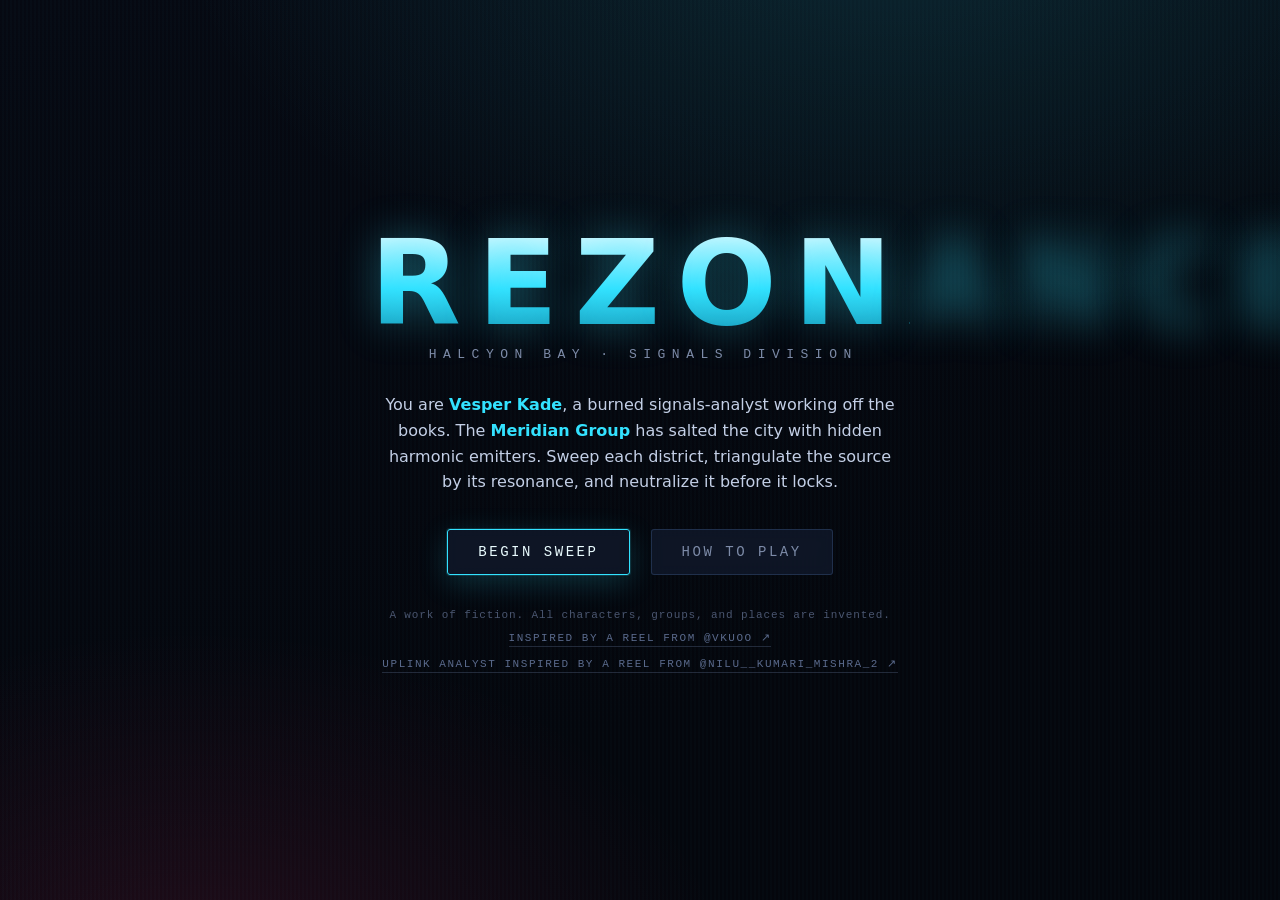
==== commit 50140a8a: "Add handler uplink hologram to the comms HUD Radio messages from K now open an animated holographic " ====
--- a/index.html
+++ b/index.html
@@ -1,608 +1,113 @@
 <!DOCTYPE html>
 <html lang="en">
 <head>
-<meta charset="UTF-8">
-<meta name="viewport" content="width=device-width, initial-scale=1.0, user-scalable=no">
-<title>Cloud Runner — GTA 6 Free Cloud Gaming Edition</title>
-<style>
-  :root {
-    --bg: #0b0e17;
-    --panel: #131828;
-    --panel-2: #1b2138;
-    --line: #2a3352;
-    --text: #e8ecf8;
-    --muted: #8f9bb8;
-    --accent: #64d2ff;
-    --accent-2: #ff7ad9;
-    --good: #6ee7a0;
-    --warn: #ffd166;
-    --bad: #ff6b81;
-  }
-  * { box-sizing: border-box; margin: 0; padding: 0; }
-  html, body { height: 100%; }
-  body {
-    background: radial-gradient(1200px 700px at 50% -10%, #182040 0%, var(--bg) 60%);
-    color: var(--text);
-    font-family: "Segoe UI", system-ui, -apple-system, Roboto, Helvetica, Arial, sans-serif;
-    display: flex; flex-direction: column; align-items: center;
-    min-height: 100%;
-  }
-  header { text-align: center; padding: 18px 12px 8px; }
-  header h1 {
-    font-size: clamp(20px, 4vw, 34px);
-    letter-spacing: 2px; text-transform: uppercase;
-    background: linear-gradient(90deg, var(--accent), var(--accent-2));
-    -webkit-background-clip: text; background-clip: text; color: transparent;
-  }
-  header p { color: var(--muted); font-size: 13px; margin-top: 4px; }
-  #wrap { position: relative; width: min(960px, 96vw); }
-  canvas {
-    display: block; width: 100%; height: auto;
-    background: #0a0d18; border: 1px solid var(--line); border-radius: 12px;
-  }
-  #hud {
-    display: flex; justify-content: space-between; align-items: center;
-    width: 100%; padding: 8px 2px; font-size: 14px; color: var(--muted);
-    flex-wrap: wrap; gap: 6px;
-  }
-  #hud b { color: var(--text); }
-  .btn {
-    cursor: pointer; border: 1px solid var(--line); border-radius: 8px;
-    background: var(--panel-2); color: var(--text);
-    padding: 8px 14px; font-size: 14px; font-weight: 600;
-    transition: background .15s, transform .05s;
-  }
-  .btn:hover { background: #232b4a; }
-  .btn:active { transform: scale(.97); }
-  .btn.primary { background: linear-gradient(90deg, #1e5fa8, #7a2f86); border-color: #3b6fb5; }
-  .overlay {
-    position: absolute; inset: 0; border-radius: 12px;
-    background: rgba(8, 11, 22, .92); backdrop-filter: blur(4px);
-    display: flex; flex-direction: column; align-items: center; justify-content: center;
-    text-align: center; padding: 20px; z-index: 5;
-  }
-  .overlay.scroll { justify-content: flex-start; overflow-y: auto; text-align: left; }
-  .overlay h2 { font-size: clamp(18px, 3.4vw, 28px); margin-bottom: 10px; letter-spacing: 1px; }
-  .overlay p.lead { color: var(--muted); max-width: 560px; margin-bottom: 16px; font-size: 14px; line-height: 1.5; }
-  .row { display: flex; gap: 10px; flex-wrap: wrap; justify-content: center; margin-top: 8px; }
-  .hidden { display: none !important; }
-  #toast {
-    position: absolute; left: 50%; bottom: 14px; transform: translateX(-50%);
-    max-width: 92%; background: var(--panel); border: 1px solid var(--line);
-    border-left: 4px solid var(--accent); border-radius: 8px;
-    padding: 10px 14px; font-size: 13px; line-height: 1.45; color: var(--text);
-    opacity: 0; transition: opacity .25s; pointer-events: none; z-index: 4;
-  }
-  #toast b { color: var(--accent); }
-  /* Guide styles */
-  .guide { width: 100%; max-width: 860px; margin: 0 auto; padding-bottom: 24px; }
-  .guide h2 { text-align: center; margin: 6px 0 2px; }
-  .guide .sub { text-align: center; color: var(--muted); font-size: 13px; margin-bottom: 18px; }
-  .card {
-    background: var(--panel); border: 1px solid var(--line); border-radius: 10px;
-    padding: 14px 16px; margin-bottom: 12px;
-  }
-  .card h3 { font-size: 16px; margin-bottom: 8px; }
-  .card h3 .tag {
-    font-size: 11px; font-weight: 700; letter-spacing: .5px; text-transform: uppercase;
-    border-radius: 999px; padding: 2px 9px; margin-left: 8px; vertical-align: 2px;
-  }
-  .tag.free { background: rgba(110,231,160,.15); color: var(--good); }
-  .tag.sub  { background: rgba(255,209,102,.15); color: var(--warn); }
-  .card ul { margin: 6px 0 0 18px; color: var(--muted); font-size: 13.5px; line-height: 1.6; }
-  .card ul b { color: var(--text); }
-  .tablewrap { overflow-x: auto; }
-  table { border-collapse: collapse; width: 100%; font-size: 13px; min-width: 560px; }
-  th, td { border: 1px solid var(--line); padding: 8px 10px; text-align: left; }
-  th { background: var(--panel-2); }
-  td { color: var(--muted); }
-  td:first-child { color: var(--text); font-weight: 600; }
-  .takeaway { border-left: 4px solid var(--accent-2); }
-  .refs { font-size: 12px; color: var(--muted); line-height: 1.6; }
-  footer { color: #5b6685; font-size: 12px; padding: 14px; text-align: center; }
-</style>
+  <meta charset="UTF-8" />
+  <meta name="viewport" content="width=device-width, initial-scale=1.0, maximum-scale=1.0, user-scalable=no" />
+  <title>REZONANCE — Halcyon Bay</title>
+  <meta name="description" content="REZONANCE: a neon-noir signals-investigation game set in the fictional city of Halcyon Bay." />
+  <link rel="icon" href="data:image/svg+xml,%3Csvg xmlns='http://www.w3.org/2000/svg' viewBox='0 0 32 32'%3E%3Crect width='32' height='32' fill='%2305070d'/%3E%3Ccircle cx='16' cy='16' r='6' fill='none' stroke='%2333e2ff' stroke-width='2'/%3E%3Ccircle cx='16' cy='16' r='11' fill='none' stroke='%2333e2ff' stroke-width='1.5' opacity='.5'/%3E%3C/svg%3E" />
+  <link rel="stylesheet" href="src/css/style.css" />
 </head>
 <body>
-<header>
-  <h1>Cloud Runner</h1>
-  <p>GTA 6 Free Cloud Gaming Edition &mdash; U.S Robotic ARMY arcade</p>
-</header>
+  <div id="app">
+    <!-- Title screen -->
+    <section id="title" class="screen active">
+      <div id="titleArt" class="title-art"></div>
+      <div class="title-glow"></div>
+      <div class="title-inner">
+        <h1 class="logo">REZONANCE</h1>
+        <p class="tagline">HALCYON BAY &middot; SIGNALS DIVISION</p>
+        <div class="brief">
+          <p>You are <strong>Vesper Kade</strong>, a burned signals-analyst working off the books.
+          The <strong>Meridian Group</strong> has salted the city with hidden harmonic emitters.
+          Sweep each district, triangulate the source by its resonance, and neutralize it before it locks.</p>
+        </div>
+        <button id="startBtn" class="btn primary">BEGIN SWEEP</button>
+        <button id="howBtn" class="btn ghost">HOW TO PLAY</button>
+        <p class="fineprint">A work of fiction. All characters, groups, and places are invented.</p>
+        <a class="credit" href="https://www.instagram.com/reel/DRjgziwDPmg/" target="_blank" rel="noopener noreferrer">INSPIRED BY A REEL FROM @VKUOO &nearr;</a>
+        <a class="credit" href="https://www.instagram.com/nilu__kumari_mishra_2/" target="_blank" rel="noopener noreferrer">UPLINK ANALYST INSPIRED BY A REEL FROM @NILU__KUMARI_MISHRA_2 &nearr;</a>
+      </div>
+    </section>
 
-<div id="wrap">
-  <canvas id="game" width="960" height="540"></canvas>
+    <!-- How to play -->
+    <section id="how" class="screen">
+      <div class="panel">
+        <h2>FIELD MANUAL</h2>
+        <ul class="manual">
+          <li><span class="key">W A S D</span> / <span class="key">◄ ▲ ▼ ►</span> — move Vesper</li>
+          <li><span class="key">SHIFT</span> — sprint (drains stamina)</li>
+          <li><span class="key">SPACE</span> — pulse the resonance scanner</li>
+          <li><span class="key">E</span> — neutralize an emitter when in range</li>
+          <li><span class="key">M</span> — mute / unmute audio</li>
+          <li><span class="key">V</span> — toggle the 3D camera (WebGL)</li>
+          <li>The <strong>resonance meter</strong> climbs as you near an emitter. The scanner tingle sharpens with proximity.</li>
+          <li>Avoid <strong>Meridian sweepers</strong> — linger in a cone and suspicion turns into a confirmed sighting, raising exposure. At max exposure a <strong>lockdown</strong> starts: stay unseen until it passes, or the run ends.</li>
+          <li><strong>Weather shifts</strong> between drizzle, rain, and storms — storm cells make your scanner readings jump.</li>
+          <li>Neutralize all emitters in a district to advance.</li>
+        </ul>
+        <button class="btn primary backBtn">BACK</button>
+      </div>
+    </section>
 
-  <!-- Start screen -->
-  <div id="menu" class="overlay">
-    <h2>CLOUD RUNNER</h2>
-    <p class="lead">
-      GTA 6 lands November 19, 2026 on PS5 and Xbox Series X|S &mdash; but can you play it
-      in the cloud for free? Pilot your streaming rig, collect cloud gaming services,
-      and dodge paywalls and queue blocks. Each pickup teaches you a real fact from the
-      2026 free cloud gaming guide.
-    </p>
-    <p class="lead" style="font-size:12.5px">
-      Controls: Arrow keys / WASD to move &middot; P to pause &middot; touch drag on mobile
-    </p>
-    <div class="row">
-      <button class="btn primary" id="playBtn">&#9654; Play</button>
-      <button class="btn" id="guideBtn">&#9776; Cloud Gaming Guide</button>
-    </div>
+    <!-- Intro cutscene: plays src/assets/intro.mp4 if present, else an
+         original animated briefing. Click or press any key to skip. -->
+    <section id="cutscene" class="screen">
+      <canvas id="cineStage"></canvas>
+      <video id="cineVideo" playsinline></video>
+      <div id="cineText" class="cine-text"></div>
+      <div class="cine-skip">CLICK OR PRESS ANY KEY TO SKIP</div>
+    </section>
+
+    <!-- Game -->
+    <section id="game" class="screen">
+      <canvas id="stage"></canvas>
+      <canvas id="stage3d"></canvas>
+      <div id="hud">
+        <div class="hud-row top">
+          <div class="hud-box">
+            <div class="hud-label">DISTRICT</div>
+            <div id="districtName" class="hud-val">—</div>
+          </div>
+          <div class="hud-box">
+            <div class="hud-label">EMITTERS</div>
+            <div id="emitterCount" class="hud-val">0 / 0</div>
+          </div>
+          <div class="hud-box">
+            <div class="hud-label">TIME</div>
+            <div id="clock" class="hud-val">00:00</div>
+          </div>
+        </div>
+        <div class="hud-row bottom">
+          <div class="meter">
+            <div class="meter-label">RESONANCE</div>
+            <div class="meter-track"><div id="resonanceFill" class="meter-fill res"></div></div>
+          </div>
+          <div class="meter">
+            <div class="meter-label">EXPOSURE</div>
+            <div class="meter-track"><div id="exposureFill" class="meter-fill exp"></div></div>
+          </div>
+          <div class="meter">
+            <div class="meter-label">STAMINA</div>
+            <div class="meter-track"><div id="staminaFill" class="meter-fill sta"></div></div>
+          </div>
+        </div>
+        <div id="prompt" class="prompt"></div>
+        <div id="radio" class="radio">
+          <canvas id="holo" width="160" height="200" aria-hidden="true"></canvas>
+          <div id="radioText" class="radio-text"></div>
+        </div>
+      </div>
+      <div id="overlay" class="overlay">
+        <div class="overlay-card">
+          <h2 id="overTitle">—</h2>
+          <p id="overBody">—</p>
+          <button id="overBtn" class="btn primary">CONTINUE</button>
+        </div>
+      </div>
+    </section>
   </div>
 
-  <!-- Game over screen -->
-  <div id="gameover" class="overlay hidden">
-    <h2>SESSION EXPIRED</h2>
-    <p class="lead" id="goStats"></p>
-    <p class="lead" id="goVerdict"></p>
-    <div class="row">
-      <button class="btn primary" id="retryBtn">&#8635; Play Again</button>
-      <button class="btn" id="guideBtn2">&#9776; Cloud Gaming Guide</button>
-    </div>
-  </div>
-
-  <!-- Integrated guide -->
-  <div id="guide" class="overlay scroll hidden">
-    <div class="guide">
-      <h2>Free Cloud Gaming Solutions for GTA 6</h2>
-      <p class="sub">Overview &mdash; July 2026</p>
-
-      <div class="card">
-        <p style="color:var(--muted);font-size:13.5px;line-height:1.6">
-          As of July 2026, GTA 6 is scheduled to release on <b style="color:var(--text)">November 19, 2026</b>,
-          for PlayStation 5 and Xbox Series X|S. While a native PC version has not been announced,
-          cloud gaming offers a potential way to play the game on PC or other devices without owning
-          high-end hardware. Below are the primary &ldquo;free&rdquo; or low-cost cloud-based solutions
-          available in 2026.
-        </p>
-      </div>
-
-      <div class="card">
-        <h3>1. NVIDIA GeForce NOW <span class="tag free">Free tier</span></h3>
-        <ul>
-          <li><b>Cost:</b> $0.00 &mdash; the most prominent truly free cloud gaming service.</li>
-          <li><b>Session length:</b> typically limited to 1 hour per session.</li>
-          <li><b>Wait times:</b> free tier users often face long queues, especially at peak hours or major launches.</li>
-          <li><b>Hardware:</b> basic rigs (likely not the RTX 5080 / Ultimate tier).</li>
-          <li><b>Availability:</b> GTA 6 must be officially supported. Historically, Rockstar titles (GTA V, RDR2) have had a complicated relationship with GeForce NOW and are often unavailable.</li>
-        </ul>
-      </div>
-
-      <div class="card">
-        <h3>2. Xbox Cloud Gaming <span class="tag sub">Game Pass Ultimate</span></h3>
-        <ul>
-          <li><b>Free options:</b> not strictly free, but 14-day or $1 one-month trials are common for new subscribers.</li>
-          <li><b>GTA 6 potential:</b> since GTA 6 launches on Xbox Series X|S, there is a strong possibility it arrives on Xbox Cloud Gaming, potentially at or near launch.</li>
-          <li><b>Device support:</b> PC (browser or app), mobile devices, and some smart TVs.</li>
-        </ul>
-      </div>
-
-      <div class="card">
-        <h3>3. Amazon Luna <span class="tag sub">Free with Prime</span></h3>
-        <ul>
-          <li><b>Cost:</b> a rotating selection of games is included with an Amazon Prime membership.</li>
-          <li><b>GTA 6 potential:</b> unlikely to be free at launch, but may be available for purchase and play via the Luna+ subscription or through integration with Ubisoft+ or GOG.</li>
-        </ul>
-      </div>
-
-      <div class="card">
-        <h3>4. Remote Play <span class="tag free">Host your own cloud</span></h3>
-        <ul>
-          <li><b>PS Remote Play / Xbox Remote Play:</b> official apps that stream your console's screen to PC or mobile for free over the internet &mdash; if you (or a friend) own a PS5 or Series X|S.</li>
-          <li><b>Moonlight / Sunshine:</b> high-performance, open-source alternatives for streaming from a host PC (if a PC version eventually releases).</li>
-        </ul>
-      </div>
-
-      <div class="card">
-        <h3>Comparison of Free / Low-Cost Cloud Options (2026)</h3>
-        <div class="tablewrap">
-          <table>
-            <thead>
-              <tr><th>Service</th><th>Cost</th><th>GTA 6 Availability (Est.)</th><th>Pros</th><th>Cons</th></tr>
-            </thead>
-            <tbody>
-              <tr>
-                <td>GeForce NOW (Free)</td><td>$0</td><td>Low (depends on Rockstar)</td>
-                <td>Truly free; no hardware needed.</td><td>1-hour sessions; long queues.</td>
-              </tr>
-              <tr>
-                <td>Xbox Cloud Gaming</td><td>~$20/mo (or $1 trial)</td><td>High (likely after launch)</td>
-                <td>High-quality console hardware.</td><td>Requires subscription; not truly free.</td>
-              </tr>
-              <tr>
-                <td>Amazon Luna</td><td>Prime sub</td><td>Low</td>
-                <td>Free for Prime members.</td><td>Limited library; regional availability.</td>
-              </tr>
-              <tr>
-                <td>Remote Play</td><td>$0</td><td>High (at launch)</td>
-                <td>Truly free; full console features.</td><td>Requires owning a console (or a friend's).</td>
-              </tr>
-            </tbody>
-          </table>
-        </div>
-      </div>
-
-      <div class="card takeaway">
-        <h3>Key Takeaways</h3>
-        <ul>
-          <li><b>No truly free launch-day access:</b> no service currently lets you play GTA 6 for free on day one without a console or a paid subscription.</li>
-          <li><b>Wait for the PC release:</b> the best free experience (via GeForce NOW) will likely only be possible after the official PC version launches, expected in 2027 or 2028.</li>
-          <li><b>Trials are your best bet:</b> look for $1 Xbox Game Pass Ultimate trials around November 2026 to play the console version via the cloud.</li>
-        </ul>
-      </div>
-
-      <div class="card">
-        <h3>References</h3>
-        <p class="refs">
-          [1] Reddit (2026, April 2). <i>2020 Free vs 2026 Performance Hardware Comparison.</i><br>
-          [2] Xbox (2026). <i>Grand Theft Auto VI: Coming November 19, 2026 to Xbox Series X|S.</i><br>
-          [3] AS.com (2026, July 2). <i>Amazon reveals July 2026 lineup for Luna cloud gaming.</i><br>
-          [4] Reddit (2024, December 31). <i>Any free cloud gaming services?</i>
-        </p>
-      </div>
-
-      <div class="row">
-        <button class="btn primary" id="closeGuideBtn">&#8592; Back</button>
-      </div>
-    </div>
-  </div>
-
-  <div id="toast"></div>
-</div>
-
-<div id="hud">
-  <span>Score: <b id="score">0</b></span>
-  <span>Session time: <b id="time">60.0</b>s</span>
-  <span>Services found: <b id="services">0</b>/4</span>
-  <span><button class="btn" id="pauseBtn" style="padding:4px 10px;font-size:12px">Pause (P)</button></span>
-</div>
-
-<footer>All graphics rendered locally on canvas &mdash; no external assets. Guide content: July 2026.</footer>
-
-<script>
-(() => {
-  "use strict";
-
-  const canvas = document.getElementById("game");
-  const ctx = canvas.getContext("2d");
-  const W = canvas.width, H = canvas.height;
-
-  const ui = {
-    menu: document.getElementById("menu"),
-    gameover: document.getElementById("gameover"),
-    guide: document.getElementById("guide"),
-    toast: document.getElementById("toast"),
-    score: document.getElementById("score"),
-    time: document.getElementById("time"),
-    services: document.getElementById("services"),
-    goStats: document.getElementById("goStats"),
-    goVerdict: document.getElementById("goVerdict"),
-  };
-
-  // The four cloud services from the guide, integrated as in-game pickups.
-  const SERVICES = [
-    {
-      id: "gfn", name: "GeForce NOW", short: "GFN", color: "#76b900", points: 100,
-      fact: "<b>GeForce NOW (free tier):</b> $0.00 — but sessions are capped at ~1 hour and free users face long queues. GTA 6 availability is LOW: Rockstar titles are often missing from the platform."
-    },
-    {
-      id: "xcloud", name: "Xbox Cloud Gaming", short: "XBX", color: "#107c10", points: 150,
-      fact: "<b>Xbox Cloud Gaming:</b> included with Game Pass Ultimate (~$20/mo, $1 trials common). Since GTA 6 launches on Series X|S, cloud availability at or near launch is HIGH."
-    },
-    {
-      id: "luna", name: "Amazon Luna", short: "LUNA", color: "#9146ff", points: 100,
-      fact: "<b>Amazon Luna:</b> a rotating game selection is free with Prime. GTA 6 free at launch is unlikely — watch Luna+, Ubisoft+ or GOG integration instead."
-    },
-    {
-      id: "remote", name: "Remote Play", short: "RP", color: "#00b2ff", points: 150,
-      fact: "<b>Remote Play:</b> PS/Xbox Remote Play streams a console you (or a friend) own to PC or mobile for $0. Moonlight/Sunshine cover PC hosts. HIGH availability at launch."
-    },
-  ];
-
-  // Hazards from the guide's "cons" column.
-  const HAZARDS = [
-    { name: "PAYWALL", color: "#ff6b81", fact: "<b>Paywall!</b> No service offers truly free GTA 6 on day one without a console or paid subscription." },
-    { name: "QUEUE", color: "#ffd166", fact: "<b>Queue block!</b> Free-tier queues get long at peak hours — especially during major game launches." },
-    { name: "1-HR CAP", color: "#ff9f43", fact: "<b>Session cap!</b> Free tiers typically limit you to 1 hour per session." },
-  ];
-
-  const SESSION_SECONDS = 60; // one free-tier "session"
-
-  const state = {
-    running: false, paused: false, over: false,
-    score: 0, time: SESSION_SECONDS,
-    collected: new Set(),
-    player: { x: W / 2, y: H - 70, r: 18, vx: 0, vy: 0, speed: 320 },
-    items: [], particles: [], stars: [],
-    spawnTimer: 0, hazardTimer: 0, elapsed: 0,
-  };
-
-  for (let i = 0; i < 90; i++) {
-    state.stars.push({ x: Math.random() * W, y: Math.random() * H, s: Math.random() * 1.6 + .4, v: Math.random() * 18 + 6 });
-  }
-
-  const keys = {};
-  addEventListener("keydown", e => {
-    keys[e.key.toLowerCase()] = true;
-    if (["arrowup","arrowdown","arrowleft","arrowright"," "].includes(e.key.toLowerCase())) e.preventDefault();
-    if (e.key.toLowerCase() === "p") togglePause();
-  });
-  addEventListener("keyup", e => keys[e.key.toLowerCase()] = false);
-
-  // Touch: drag to move
-  let touch = null;
-  canvas.addEventListener("touchstart", e => { touch = pt(e); e.preventDefault(); }, { passive: false });
-  canvas.addEventListener("touchmove", e => { touch = pt(e); e.preventDefault(); }, { passive: false });
-  canvas.addEventListener("touchend", () => touch = null);
-  function pt(e) {
-    const r = canvas.getBoundingClientRect(), t = e.touches[0];
-    return { x: (t.clientX - r.left) * (W / r.width), y: (t.clientY - r.top) * (H / r.height) };
-  }
-
-  function reset() {
-    state.score = 0; state.time = SESSION_SECONDS; state.elapsed = 0;
-    state.collected.clear();
-    state.items.length = 0; state.particles.length = 0;
-    state.player.x = W / 2; state.player.y = H - 70;
-    state.spawnTimer = 0; state.hazardTimer = 2;
-    state.over = false; state.paused = false;
-    updateHud();
-  }
-
-  function start() {
-    reset();
-    state.running = true;
-    ui.menu.classList.add("hidden");
-    ui.gameover.classList.add("hidden");
-    toast("Collect all 4 cloud services before your free session expires!");
-  }
-
-  function endGame(reason) {
-    state.running = false; state.over = true;
-    ui.goStats.textContent = `Score: ${state.score} — Services found: ${state.collected.size}/4 — ${reason}`;
-    ui.goVerdict.textContent = state.collected.size === 4
-      ? "You found every option. Real-world verdict: trials are your best bet — look for $1 Game Pass Ultimate trials around November 2026."
-      : "Guide tip: there is no truly free launch-day access to GTA 6. Open the Cloud Gaming Guide to see all four options.";
-    ui.gameover.classList.remove("hidden");
-  }
-
-  function togglePause() {
-    if (!state.running) return;
-    state.paused = !state.paused;
-    toast(state.paused ? "Paused — press P to resume." : "Resumed.");
-  }
-
-  function spawnService() {
-    const remaining = SERVICES.filter(s => !state.collected.has(s.id));
-    const pool = remaining.length ? remaining : SERVICES;
-    const s = pool[Math.floor(Math.random() * pool.length)];
-    state.items.push({
-      kind: "service", def: s,
-      x: 40 + Math.random() * (W - 80), y: -30,
-      r: 20, vy: 70 + Math.random() * 50, wob: Math.random() * Math.PI * 2,
-    });
-  }
-
-  function spawnHazard() {
-    const h = HAZARDS[Math.floor(Math.random() * HAZARDS.length)];
-    state.items.push({
-      kind: "hazard", def: h,
-      x: 40 + Math.random() * (W - 80), y: -30,
-      r: 18, vy: 110 + Math.random() * 90 + state.elapsed * 1.5, wob: Math.random() * Math.PI * 2,
-    });
-  }
-
-  function burst(x, y, color, n) {
-    for (let i = 0; i < n; i++) {
-      const a = Math.random() * Math.PI * 2, sp = 40 + Math.random() * 160;
-      state.particles.push({ x, y, vx: Math.cos(a) * sp, vy: Math.sin(a) * sp, life: .6 + Math.random() * .4, color });
-    }
-  }
-
-  let toastTimer = null;
-  function toast(html) {
-    ui.toast.innerHTML = html;
-    ui.toast.style.opacity = 1;
-    clearTimeout(toastTimer);
-    toastTimer = setTimeout(() => ui.toast.style.opacity = 0, 4200);
-  }
-
-  function updateHud() {
-    ui.score.textContent = state.score;
-    ui.time.textContent = Math.max(0, state.time).toFixed(1);
-    ui.services.textContent = state.collected.size;
-  }
-
-  function update(dt) {
-    state.elapsed += dt;
-    state.time -= dt;
-    if (state.time <= 0) { updateHud(); endGame("Free session time expired (1-hour cap... arcade-scaled to 60s)."); return; }
-
-    const p = state.player;
-    let dx = 0, dy = 0;
-    if (keys["arrowleft"] || keys["a"]) dx -= 1;
-    if (keys["arrowright"] || keys["d"]) dx += 1;
-    if (keys["arrowup"] || keys["w"]) dy -= 1;
-    if (keys["arrowdown"] || keys["s"]) dy += 1;
-    if (touch) { dx = Math.sign(touch.x - p.x) * Math.min(1, Math.abs(touch.x - p.x) / 20); dy = Math.sign(touch.y - p.y) * Math.min(1, Math.abs(touch.y - p.y) / 20); }
-    const len = Math.hypot(dx, dy) || 1;
-    p.x += dx / len * p.speed * dt;
-    p.y += dy / len * p.speed * dt;
-    p.x = Math.max(p.r, Math.min(W - p.r, p.x));
-    p.y = Math.max(p.r, Math.min(H - p.r, p.y));
-
-    state.spawnTimer -= dt;
-    if (state.spawnTimer <= 0) { spawnService(); state.spawnTimer = 1.4 + Math.random(); }
-    state.hazardTimer -= dt;
-    if (state.hazardTimer <= 0) { spawnHazard(); state.hazardTimer = Math.max(.5, 1.6 - state.elapsed * .02) + Math.random() * .8; }
-
-    for (let i = state.items.length - 1; i >= 0; i--) {
-      const it = state.items[i];
-      it.y += it.vy * dt;
-      it.wob += dt * 3;
-      it.x += Math.sin(it.wob) * 20 * dt;
-      if (it.y > H + 40) { state.items.splice(i, 1); continue; }
-      const d = Math.hypot(it.x - p.x, it.y - p.y);
-      if (d < it.r + p.r) {
-        state.items.splice(i, 1);
-        if (it.kind === "service") {
-          state.score += it.def.points;
-          const first = !state.collected.has(it.def.id);
-          state.collected.add(it.def.id);
-          burst(it.x, it.y, it.def.color, 22);
-          if (first) toast(it.def.fact);
-          if (state.collected.size === 4 && first) {
-            state.score += 500;
-            toast("<b>All 4 services collected! +500</b> — Key takeaway: trials are your best bet for GTA 6 cloud play in Nov 2026.");
-          }
-        } else {
-          state.score = Math.max(0, state.score - 75);
-          state.time = Math.max(0, state.time - 5);
-          burst(it.x, it.y, it.def.color, 16);
-          toast(it.def.fact + " <b>(-75 pts, -5s)</b>");
-        }
-      }
-    }
-
-    for (let i = state.particles.length - 1; i >= 0; i--) {
-      const q = state.particles[i];
-      q.life -= dt; q.x += q.vx * dt; q.y += q.vy * dt; q.vy += 220 * dt;
-      if (q.life <= 0) state.particles.splice(i, 1);
-    }
-
-    for (const s of state.stars) { s.y += s.v * dt; if (s.y > H) { s.y = -2; s.x = Math.random() * W; } }
-    updateHud();
-  }
-
-  function drawPlayer(p) {
-    ctx.save();
-    ctx.translate(p.x, p.y);
-    // thruster glow
-    const g = ctx.createRadialGradient(0, 16, 2, 0, 16, 22);
-    g.addColorStop(0, "rgba(100,210,255,.8)"); g.addColorStop(1, "rgba(100,210,255,0)");
-    ctx.fillStyle = g; ctx.beginPath(); ctx.arc(0, 16, 22, 0, Math.PI * 2); ctx.fill();
-    // robot rig body
-    ctx.fillStyle = "#dfe7ff";
-    ctx.strokeStyle = "#64d2ff"; ctx.lineWidth = 2;
-    ctx.beginPath();
-    ctx.moveTo(0, -18); ctx.lineTo(14, 6); ctx.lineTo(8, 16); ctx.lineTo(-8, 16); ctx.lineTo(-14, 6);
-    ctx.closePath(); ctx.fill(); ctx.stroke();
-    // visor
-    ctx.fillStyle = "#0b0e17";
-    ctx.fillRect(-7, -8, 14, 6);
-    ctx.fillStyle = "#64d2ff";
-    ctx.fillRect(-5, -6.5, 4, 3); ctx.fillRect(1, -6.5, 4, 3);
-    ctx.restore();
-  }
-
-  function drawItem(it) {
-    ctx.save();
-    ctx.translate(it.x, it.y);
-    if (it.kind === "service") {
-      // cloud puff
-      ctx.fillStyle = it.def.color + "33";
-      ctx.beginPath(); ctx.arc(0, 0, it.r + 6, 0, Math.PI * 2); ctx.fill();
-      ctx.fillStyle = "#0e1322";
-      ctx.strokeStyle = it.def.color; ctx.lineWidth = 2;
-      cloudPath(it.r); ctx.fill(); ctx.stroke();
-      ctx.fillStyle = it.def.color;
-      ctx.font = "bold 9px 'Segoe UI', sans-serif";
-      ctx.textAlign = "center"; ctx.textBaseline = "middle";
-      ctx.fillText(it.def.short, 0, 1);
-    } else {
-      ctx.rotate(it.wob * .4);
-      ctx.fillStyle = "#1a0f16";
-      ctx.strokeStyle = it.def.color; ctx.lineWidth = 2;
-      ctx.beginPath();
-      for (let i = 0; i < 8; i++) {
-        const a = i / 8 * Math.PI * 2;
-        const r = i % 2 ? it.r * .55 : it.r;
-        ctx[i ? "lineTo" : "moveTo"](Math.cos(a) * r, Math.sin(a) * r);
-      }
-      ctx.closePath(); ctx.fill(); ctx.stroke();
-      ctx.rotate(-it.wob * .4);
-      ctx.fillStyle = it.def.color;
-      ctx.font = "bold 7px 'Segoe UI', sans-serif";
-      ctx.textAlign = "center"; ctx.textBaseline = "middle";
-      ctx.fillText(it.def.name, 0, 1);
-    }
-    ctx.restore();
-  }
-
-  function cloudPath(r) {
-    ctx.beginPath();
-    ctx.arc(-r * .5, 2, r * .55, 0, Math.PI * 2);
-    ctx.arc(0, -r * .35, r * .6, 0, Math.PI * 2);
-    ctx.arc(r * .5, 2, r * .55, 0, Math.PI * 2);
-    ctx.rect(-r * .8, 2, r * 1.6, r * .5);
-  }
-
-  function draw() {
-    ctx.clearRect(0, 0, W, H);
-    // starfield
-    ctx.fillStyle = "#3a4670";
-    for (const s of state.stars) ctx.fillRect(s.x, s.y, s.s, s.s);
-    // skyline hint
-    ctx.fillStyle = "rgba(30,40,80,.5)";
-    for (let i = 0; i < 12; i++) {
-      const bw = 60, bx = i * 84 - 20, bh = 40 + ((i * 37) % 70);
-      ctx.fillRect(bx, H - bh, bw, bh);
-    }
-    for (const it of state.items) drawItem(it);
-    for (const q of state.particles) {
-      ctx.globalAlpha = Math.max(0, q.life);
-      ctx.fillStyle = q.color;
-      ctx.fillRect(q.x - 2, q.y - 2, 4, 4);
-      ctx.globalAlpha = 1;
-    }
-    drawPlayer(state.player);
-
-    // collected-services tray
-    ctx.font = "bold 10px 'Segoe UI', sans-serif";
-    ctx.textAlign = "left"; ctx.textBaseline = "middle";
-    SERVICES.forEach((s, i) => {
-      const x = 14, y = 20 + i * 22;
-      ctx.globalAlpha = state.collected.has(s.id) ? 1 : .28;
-      ctx.fillStyle = s.color;
-      ctx.beginPath(); ctx.arc(x, y, 6, 0, Math.PI * 2); ctx.fill();
-      ctx.fillStyle = "#cdd6f2";
-      ctx.fillText(s.name, x + 12, y);
-      ctx.globalAlpha = 1;
-    });
-
-    if (state.paused && state.running) {
-      ctx.fillStyle = "rgba(8,11,22,.6)";
-      ctx.fillRect(0, 0, W, H);
-      ctx.fillStyle = "#e8ecf8";
-      ctx.font = "bold 28px 'Segoe UI', sans-serif";
-      ctx.textAlign = "center";
-      ctx.fillText("PAUSED", W / 2, H / 2);
-    }
-  }
-
-  let last = performance.now();
-  function loop(now) {
-    const dt = Math.min(.05, (now - last) / 1000);
-    last = now;
-    if (state.running && !state.paused) update(dt);
-    draw();
-    requestAnimationFrame(loop);
-  }
-
-  // UI wiring
-  document.getElementById("playBtn").onclick = start;
-  document.getElementById("retryBtn").onclick = start;
-  document.getElementById("pauseBtn").onclick = togglePause;
-  const openGuide = () => { ui.guide.classList.remove("hidden"); if (state.running) state.paused = true; };
-  document.getElementById("guideBtn").onclick = openGuide;
-  document.getElementById("guideBtn2").onclick = openGuide;
-  document.getElementById("closeGuideBtn").onclick = () => {
-    ui.guide.classList.add("hidden");
-    if (state.over) ui.gameover.classList.remove("hidden");
-    else if (!state.running) ui.menu.classList.remove("hidden");
-  };
-
-  requestAnimationFrame(loop);
-})();
-</script>
+  <script type="module" src="src/js/main.js"></script>
 </body>
 </html>
--- a/src/css/style.css
+++ b/src/css/style.css
@@ -0,0 +1,346 @@
+:root {
+  --bg: #05070d;
+  --ink: #e8f0ff;
+  --dim: #7d8ba8;
+  --cyan: #33e2ff;
+  --magenta: #ff3b7f;
+  --amber: #ffb454;
+  --green: #46f4a0;
+  --panel: rgba(12, 18, 32, 0.82);
+  --stroke: rgba(80, 120, 180, 0.28);
+  --font: "Segoe UI", "Helvetica Neue", system-ui, sans-serif;
+  --mono: "SFMono-Regular", "Consolas", "Roboto Mono", monospace;
+}
+
+* { box-sizing: border-box; margin: 0; padding: 0; }
+
+html, body {
+  height: 100%;
+  background: var(--bg);
+  color: var(--ink);
+  font-family: var(--font);
+  overflow: hidden;
+  -webkit-font-smoothing: antialiased;
+}
+
+#app { position: relative; width: 100vw; height: 100vh; }
+
+.screen {
+  position: absolute;
+  inset: 0;
+  display: none;
+  align-items: center;
+  justify-content: center;
+}
+.screen.active { display: flex; }
+
+/* ---------- Title ---------- */
+#title {
+  background:
+    radial-gradient(1200px 700px at 70% -10%, rgba(51, 226, 255, 0.14), transparent 60%),
+    radial-gradient(900px 600px at 15% 110%, rgba(255, 59, 127, 0.12), transparent 60%),
+    linear-gradient(160deg, #060912, #04060c 70%);
+}
+.title-art {
+  position: absolute;
+  inset: 0;
+  background-size: cover;
+  background-position: center;
+  opacity: 0;
+  transition: opacity 1.2s ease;
+  filter: saturate(1.08) brightness(0.9);
+}
+.title-art.loaded { opacity: 0.42; }
+/* Keep the copy readable over the art. */
+.title-art::after {
+  content: "";
+  position: absolute;
+  inset: 0;
+  background: radial-gradient(ellipse at center, rgba(5,7,13,0.25), rgba(5,7,13,0.85) 85%);
+}
+
+.title-glow {
+  position: absolute;
+  inset: 0;
+  background:
+    repeating-linear-gradient(90deg, transparent, transparent 2px, rgba(51,226,255,0.03) 3px, transparent 4px);
+  pointer-events: none;
+  mix-blend-mode: screen;
+  animation: scan 8s linear infinite;
+}
+@keyframes scan { from { background-position: 0 0; } to { background-position: 0 40px; } }
+
+.title-inner {
+  position: relative;
+  text-align: center;
+  max-width: 620px;
+  padding: 40px;
+  z-index: 2;
+}
+.logo {
+  font-size: clamp(48px, 12vw, 118px);
+  font-weight: 800;
+  letter-spacing: 0.14em;
+  background: linear-gradient(180deg, #eafcff, var(--cyan) 55%, #1391b0);
+  -webkit-background-clip: text;
+  background-clip: text;
+  color: transparent;
+  text-shadow: 0 0 42px rgba(51, 226, 255, 0.35);
+  line-height: 0.95;
+}
+.tagline {
+  margin-top: 8px;
+  color: var(--dim);
+  letter-spacing: 0.5em;
+  font-size: 13px;
+  font-family: var(--mono);
+  padding-left: 0.5em;
+}
+.brief {
+  margin: 30px auto 26px;
+  color: #c3cfe6;
+  line-height: 1.6;
+  font-size: 16px;
+  max-width: 520px;
+}
+.brief strong { color: var(--cyan); font-weight: 600; }
+
+.fineprint {
+  margin-top: 26px;
+  color: #4a5670;
+  font-size: 11px;
+  letter-spacing: 0.08em;
+  font-family: var(--mono);
+}
+
+.credit {
+  display: inline-block;
+  margin-top: 10px;
+  color: #5a6a8c;
+  font-size: 11px;
+  letter-spacing: 0.14em;
+  font-family: var(--mono);
+  text-decoration: none;
+  border-bottom: 1px solid rgba(90, 106, 140, 0.35);
+  padding-bottom: 2px;
+  transition: color 0.18s, border-color 0.18s;
+}
+.credit:hover { color: var(--cyan); border-color: var(--cyan); }
+
+/* ---------- Cutscene ---------- */
+#cutscene { background: #000; cursor: pointer; }
+#cineStage { position: absolute; inset: 0; width: 100vw; height: 100vh; }
+#cineVideo {
+  position: absolute;
+  inset: 0;
+  width: 100vw;
+  height: 100vh;
+  object-fit: cover;
+  display: none;
+  background: #000;
+}
+.cine-text {
+  position: absolute;
+  left: 50%;
+  bottom: 16vh;
+  transform: translateX(-50%);
+  max-width: min(720px, 86vw);
+  font-family: var(--mono);
+  font-size: clamp(14px, 2.2vw, 19px);
+  letter-spacing: 0.14em;
+  line-height: 1.9;
+  color: #d9ecff;
+  text-align: center;
+  white-space: pre-line;
+  text-shadow: 0 0 18px rgba(51, 226, 255, 0.45);
+  pointer-events: none;
+}
+.cine-skip {
+  position: absolute;
+  right: 26px;
+  bottom: 26px;
+  font-family: var(--mono);
+  font-size: 10px;
+  letter-spacing: 0.24em;
+  color: rgba(125, 139, 168, 0.6);
+  animation: skipPulse 2.4s ease-in-out infinite;
+  pointer-events: none;
+}
+@keyframes skipPulse { 0%, 100% { opacity: 0.45; } 50% { opacity: 0.95; } }
+
+/* ---------- Buttons ---------- */
+.btn {
+  font-family: var(--mono);
+  font-size: 14px;
+  letter-spacing: 0.18em;
+  padding: 14px 30px;
+  border: 1px solid var(--stroke);
+  background: rgba(20, 30, 52, 0.6);
+  color: var(--ink);
+  cursor: pointer;
+  margin: 8px;
+  transition: all 0.18s ease;
+  border-radius: 3px;
+  backdrop-filter: blur(6px);
+}
+.btn:hover { transform: translateY(-1px); }
+.btn.primary {
+  border-color: var(--cyan);
+  box-shadow: 0 0 0 1px rgba(51,226,255,0.15), 0 8px 30px rgba(51,226,255,0.18);
+  color: #eafcff;
+}
+.btn.primary:hover { background: rgba(51,226,255,0.14); box-shadow: 0 0 0 1px var(--cyan), 0 10px 40px rgba(51,226,255,0.32); }
+.btn.ghost { color: var(--dim); }
+.btn.ghost:hover { color: var(--ink); border-color: rgba(120,150,200,0.5); }
+
+/* ---------- Panels ---------- */
+.panel {
+  background: var(--panel);
+  border: 1px solid var(--stroke);
+  border-radius: 8px;
+  padding: 40px 46px;
+  max-width: 560px;
+  box-shadow: 0 30px 80px rgba(0,0,0,0.6);
+  backdrop-filter: blur(10px);
+}
+.panel h2 { letter-spacing: 0.3em; font-size: 18px; margin-bottom: 24px; color: var(--cyan); font-weight: 700; }
+.manual { list-style: none; line-height: 2.1; color: #c3cfe6; font-size: 15px; }
+.manual strong { color: var(--amber); }
+.key {
+  font-family: var(--mono);
+  font-size: 12px;
+  background: rgba(51,226,255,0.1);
+  border: 1px solid var(--stroke);
+  border-radius: 3px;
+  padding: 2px 8px;
+  color: var(--cyan);
+}
+
+/* ---------- Game ---------- */
+#game { background: #02030a; }
+#stage { display: block; width: 100vw; height: 100vh; image-rendering: auto; }
+#stage3d { position: absolute; inset: 0; width: 100vw; height: 100vh; display: none; }
+#game.mode3d #stage3d { display: block; }
+#game.mode3d #stage { display: none; }
+
+#hud {
+  position: absolute;
+  inset: 0;
+  pointer-events: none;
+  padding: 22px;
+  display: flex;
+  flex-direction: column;
+  justify-content: space-between;
+  font-family: var(--mono);
+}
+.hud-row { display: flex; gap: 14px; }
+.hud-row.top { justify-content: center; }
+.hud-row.bottom { align-items: flex-end; justify-content: center; gap: 26px; }
+
+.hud-box {
+  background: rgba(8, 14, 26, 0.7);
+  border: 1px solid var(--stroke);
+  border-radius: 5px;
+  padding: 8px 18px;
+  text-align: center;
+  min-width: 120px;
+  backdrop-filter: blur(6px);
+}
+.hud-label { font-size: 10px; letter-spacing: 0.3em; color: var(--dim); }
+.hud-val { font-size: 20px; color: var(--ink); margin-top: 2px; }
+
+.meter { width: 210px; }
+.meter-label { font-size: 10px; letter-spacing: 0.28em; color: var(--dim); margin-bottom: 5px; }
+.meter-track {
+  height: 10px;
+  background: rgba(10, 16, 30, 0.85);
+  border: 1px solid var(--stroke);
+  border-radius: 6px;
+  overflow: hidden;
+}
+.meter-fill { height: 100%; width: 0%; border-radius: 6px; transition: width 0.12s linear; }
+.meter-fill.res { background: linear-gradient(90deg, #1a6b7a, var(--cyan)); box-shadow: 0 0 14px rgba(51,226,255,0.5); }
+.meter-fill.exp { background: linear-gradient(90deg, #7a2540, var(--magenta)); box-shadow: 0 0 14px rgba(255,59,127,0.5); }
+.meter-fill.sta { background: linear-gradient(90deg, #2f7a52, var(--green)); }
+
+.prompt {
+  position: absolute;
+  left: 50%;
+  bottom: 120px;
+  transform: translateX(-50%);
+  background: rgba(8, 14, 26, 0.9);
+  border: 1px solid var(--cyan);
+  border-radius: 5px;
+  padding: 10px 22px;
+  font-size: 14px;
+  letter-spacing: 0.1em;
+  color: #eafcff;
+  opacity: 0;
+  transition: opacity 0.2s;
+  box-shadow: 0 0 24px rgba(51,226,255,0.3);
+}
+.prompt.show { opacity: 1; }
+
+.radio {
+  position: absolute;
+  top: 96px;
+  left: 26px;
+  max-width: 430px;
+  display: flex;
+  gap: 12px;
+  align-items: flex-start;
+  font-family: var(--mono);
+  font-size: 12px;
+  letter-spacing: 0.12em;
+  line-height: 1.7;
+  color: #bfe9ff;
+  background: rgba(8, 14, 26, 0.78);
+  border-left: 2px solid var(--cyan);
+  padding: 9px 14px;
+  opacity: 0;
+  transition: opacity 0.25s;
+  pointer-events: none;
+}
+.radio.show { opacity: 1; }
+.radio #holo {
+  flex: none;
+  width: 80px;
+  height: 100px;
+  border: 1px solid rgba(51, 226, 255, 0.35);
+  background: #030910;
+  box-shadow: 0 0 16px rgba(51, 226, 255, 0.22);
+}
+.radio-text { min-width: 0; }
+
+/* ---------- Overlay ---------- */
+.overlay {
+  position: absolute;
+  inset: 0;
+  display: none;
+  align-items: center;
+  justify-content: center;
+  background: rgba(2, 4, 10, 0.78);
+  backdrop-filter: blur(4px);
+  pointer-events: auto;
+}
+.overlay.show { display: flex; }
+.overlay-card {
+  background: var(--panel);
+  border: 1px solid var(--stroke);
+  border-radius: 8px;
+  padding: 42px 50px;
+  text-align: center;
+  max-width: 520px;
+  box-shadow: 0 30px 90px rgba(0,0,0,0.7);
+}
+.overlay-card h2 { letter-spacing: 0.2em; font-size: 26px; margin-bottom: 14px; }
+.overlay-card p { color: #c3cfe6; line-height: 1.6; margin-bottom: 26px; }
+.overlay-card.win h2 { color: var(--green); }
+.overlay-card.lose h2 { color: var(--magenta); }
+
+@media (max-width: 640px) {
+  .hud-box { min-width: 90px; padding: 6px 10px; }
+  .hud-val { font-size: 16px; }
+  .meter { width: 30vw; }
+  .hud-row.bottom { gap: 12px; }
+}
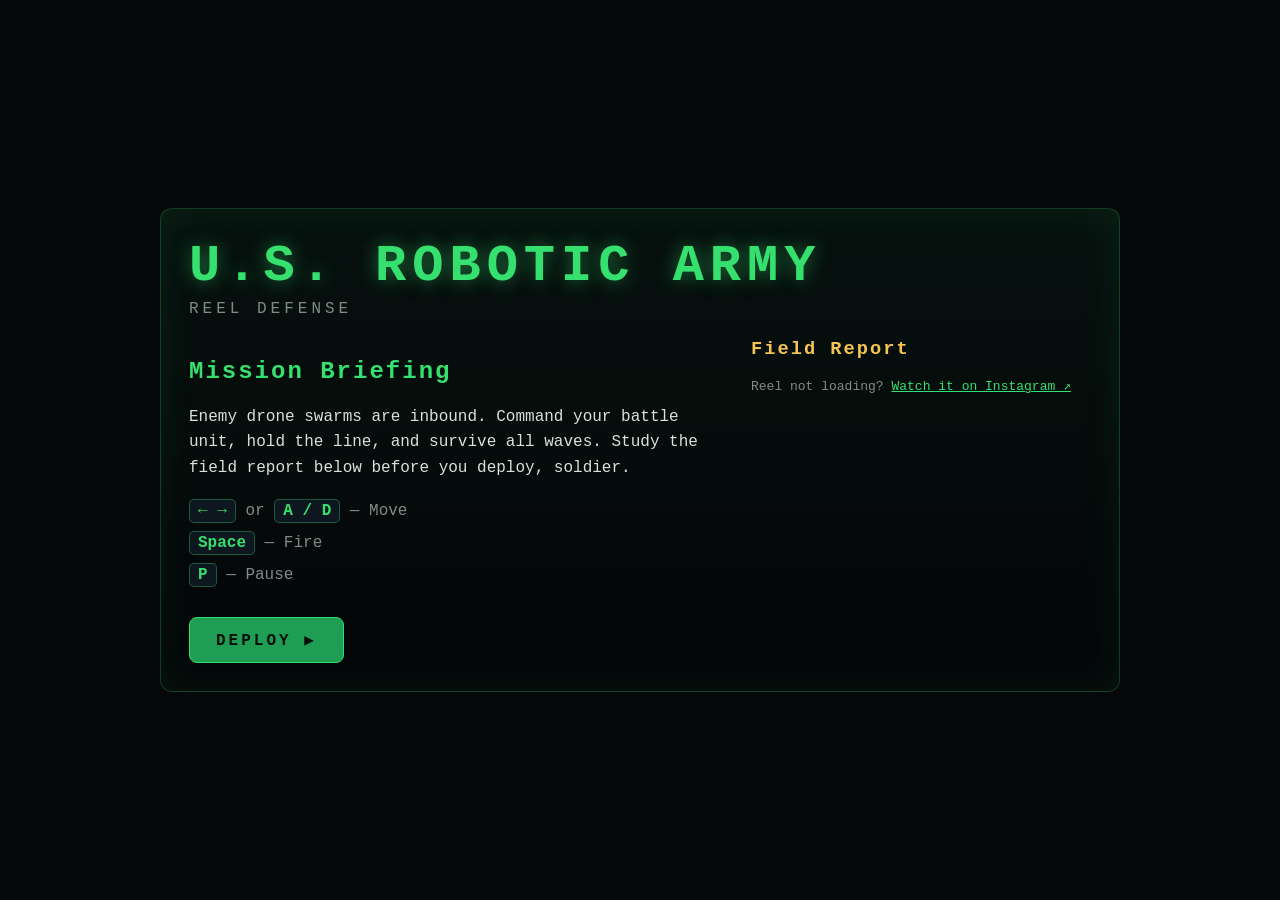
==== commit d8351c8c: "Add U.S. Robotic Army: Reel Defense browser game with embedded Instagram reel - Playable HTML5 Canva" ====
--- a/index.html
+++ b/index.html
@@ -2,112 +2,89 @@
 <html lang="en">
 <head>
   <meta charset="UTF-8" />
-  <meta name="viewport" content="width=device-width, initial-scale=1.0, maximum-scale=1.0, user-scalable=no" />
-  <title>REZONANCE — Halcyon Bay</title>
-  <meta name="description" content="REZONANCE: a neon-noir signals-investigation game set in the fictional city of Halcyon Bay." />
-  <link rel="icon" href="data:image/svg+xml,%3Csvg xmlns='http://www.w3.org/2000/svg' viewBox='0 0 32 32'%3E%3Crect width='32' height='32' fill='%2305070d'/%3E%3Ccircle cx='16' cy='16' r='6' fill='none' stroke='%2333e2ff' stroke-width='2'/%3E%3Ccircle cx='16' cy='16' r='11' fill='none' stroke='%2333e2ff' stroke-width='1.5' opacity='.5'/%3E%3C/svg%3E" />
-  <link rel="stylesheet" href="src/css/style.css" />
+  <meta name="viewport" content="width=device-width, initial-scale=1.0" />
+  <title>U.S. Robotic Army — Reel Defense</title>
+  <link rel="stylesheet" href="css/style.css" />
 </head>
 <body>
   <div id="app">
-    <!-- Title screen -->
-    <section id="title" class="screen active">
-      <div id="titleArt" class="title-art"></div>
-      <div class="title-glow"></div>
-      <div class="title-inner">
-        <h1 class="logo">REZONANCE</h1>
-        <p class="tagline">HALCYON BAY &middot; SIGNALS DIVISION</p>
-        <div class="brief">
-          <p>You are <strong>Vesper Kade</strong>, a burned signals-analyst working off the books.
-          The <strong>Meridian Group</strong> has salted the city with hidden harmonic emitters.
-          Sweep each district, triangulate the source by its resonance, and neutralize it before it locks.</p>
+    <!-- ===================== START / BRIEFING SCREEN ===================== -->
+    <section id="screen-start" class="screen active">
+      <div class="panel">
+        <h1 class="title">U.S. ROBOTIC ARMY</h1>
+        <p class="subtitle">REEL DEFENSE</p>
+
+        <div class="briefing">
+          <div class="briefing-text">
+            <h2>Mission Briefing</h2>
+            <p>
+              Enemy drone swarms are inbound. Command your battle unit,
+              hold the line, and survive all waves. Study the field report
+              below before you deploy, soldier.
+            </p>
+            <ul class="controls">
+              <li><span class="key">&larr; &rarr;</span> or <span class="key">A / D</span> — Move</li>
+              <li><span class="key">Space</span> — Fire</li>
+              <li><span class="key">P</span> — Pause</li>
+            </ul>
+            <button id="btn-deploy" class="btn btn-primary">DEPLOY &#9654;</button>
+          </div>
+
+          <!-- The Instagram reel is embedded here as the "field report" -->
+          <div class="reel-wrap" id="reel-briefing">
+            <h3>Field Report</h3>
+            <blockquote
+              class="instagram-media"
+              data-instgrm-permalink="https://www.instagram.com/reel/DayWHhDOIG3/"
+              data-instgrm-version="14"
+              style="background:#0b0f14;border:0;margin:0;max-width:340px;min-width:260px;width:100%;">
+            </blockquote>
+            <p class="reel-fallback">
+              Reel not loading?
+              <a href="https://www.instagram.com/reel/DayWHhDOIG3/" target="_blank" rel="noopener">
+                Watch it on Instagram &#8599;
+              </a>
+            </p>
+          </div>
         </div>
-        <button id="startBtn" class="btn primary">BEGIN SWEEP</button>
-        <button id="howBtn" class="btn ghost">HOW TO PLAY</button>
-        <p class="fineprint">A work of fiction. All characters, groups, and places are invented.</p>
-        <a class="credit" href="https://www.instagram.com/reel/DRjgziwDPmg/" target="_blank" rel="noopener noreferrer">INSPIRED BY A REEL FROM @VKUOO &nearr;</a>
-        <a class="credit" href="https://www.instagram.com/nilu__kumari_mishra_2/" target="_blank" rel="noopener noreferrer">UPLINK ANALYST INSPIRED BY A REEL FROM @NILU__KUMARI_MISHRA_2 &nearr;</a>
       </div>
     </section>
 
-    <!-- How to play -->
-    <section id="how" class="screen">
-      <div class="panel">
-        <h2>FIELD MANUAL</h2>
-        <ul class="manual">
-          <li><span class="key">W A S D</span> / <span class="key">◄ ▲ ▼ ►</span> — move Vesper</li>
-          <li><span class="key">SHIFT</span> — sprint (drains stamina)</li>
-          <li><span class="key">SPACE</span> — pulse the resonance scanner</li>
-          <li><span class="key">E</span> — neutralize an emitter when in range</li>
-          <li><span class="key">M</span> — mute / unmute audio</li>
-          <li><span class="key">V</span> — toggle the 3D camera (WebGL)</li>
-          <li>The <strong>resonance meter</strong> climbs as you near an emitter. The scanner tingle sharpens with proximity.</li>
-          <li>Avoid <strong>Meridian sweepers</strong> — linger in a cone and suspicion turns into a confirmed sighting, raising exposure. At max exposure a <strong>lockdown</strong> starts: stay unseen until it passes, or the run ends.</li>
-          <li><strong>Weather shifts</strong> between drizzle, rain, and storms — storm cells make your scanner readings jump.</li>
-          <li>Neutralize all emitters in a district to advance.</li>
-        </ul>
-        <button class="btn primary backBtn">BACK</button>
+    <!-- ===================== GAME SCREEN ===================== -->
+    <section id="screen-game" class="screen">
+      <div class="hud">
+        <div class="hud-item">SCORE <span id="hud-score">0</span></div>
+        <div class="hud-item">WAVE <span id="hud-wave">1</span></div>
+        <div class="hud-item">HULL <span id="hud-lives">100</span>%</div>
       </div>
+      <canvas id="game-canvas" width="800" height="600"></canvas>
+      <div id="pause-overlay" class="overlay hidden"><span>PAUSED</span></div>
     </section>
 
-    <!-- Intro cutscene: plays src/assets/intro.mp4 if present, else an
-         original animated briefing. Click or press any key to skip. -->
-    <section id="cutscene" class="screen">
-      <canvas id="cineStage"></canvas>
-      <video id="cineVideo" playsinline></video>
-      <div id="cineText" class="cine-text"></div>
-      <div class="cine-skip">CLICK OR PRESS ANY KEY TO SKIP</div>
-    </section>
+    <!-- ===================== GAME OVER / VICTORY SCREEN ===================== -->
+    <section id="screen-end" class="screen">
+      <div class="panel">
+        <h1 id="end-title" class="title">MISSION COMPLETE</h1>
+        <p id="end-message" class="subtitle"></p>
+        <p class="final-score">Final Score: <span id="end-score">0</span></p>
 
-    <!-- Game -->
-    <section id="game" class="screen">
-      <canvas id="stage"></canvas>
-      <canvas id="stage3d"></canvas>
-      <div id="hud">
-        <div class="hud-row top">
-          <div class="hud-box">
-            <div class="hud-label">DISTRICT</div>
-            <div id="districtName" class="hud-val">—</div>
-          </div>
-          <div class="hud-box">
-            <div class="hud-label">EMITTERS</div>
-            <div id="emitterCount" class="hud-val">0 / 0</div>
-          </div>
-          <div class="hud-box">
-            <div class="hud-label">TIME</div>
-            <div id="clock" class="hud-val">00:00</div>
-          </div>
+        <div class="reel-wrap" id="reel-reward">
+          <h3>Watch the reel again</h3>
+          <blockquote
+            class="instagram-media"
+            data-instgrm-permalink="https://www.instagram.com/reel/DayWHhDOIG3/"
+            data-instgrm-version="14"
+            style="background:#0b0f14;border:0;margin:0 auto;max-width:340px;min-width:260px;width:100%;">
+          </blockquote>
         </div>
-        <div class="hud-row bottom">
-          <div class="meter">
-            <div class="meter-label">RESONANCE</div>
-            <div class="meter-track"><div id="resonanceFill" class="meter-fill res"></div></div>
-          </div>
-          <div class="meter">
-            <div class="meter-label">EXPOSURE</div>
-            <div class="meter-track"><div id="exposureFill" class="meter-fill exp"></div></div>
-          </div>
-          <div class="meter">
-            <div class="meter-label">STAMINA</div>
-            <div class="meter-track"><div id="staminaFill" class="meter-fill sta"></div></div>
-          </div>
-        </div>
-        <div id="prompt" class="prompt"></div>
-        <div id="radio" class="radio">
-          <canvas id="holo" width="160" height="200" aria-hidden="true"></canvas>
-          <div id="radioText" class="radio-text"></div>
-        </div>
-      </div>
-      <div id="overlay" class="overlay">
-        <div class="overlay-card">
-          <h2 id="overTitle">—</h2>
-          <p id="overBody">—</p>
-          <button id="overBtn" class="btn primary">CONTINUE</button>
-        </div>
+
+        <button id="btn-restart" class="btn btn-primary">REDEPLOY &#8635;</button>
       </div>
     </section>
   </div>
 
-  <script type="module" src="src/js/main.js"></script>
+  <!-- Instagram official embed script (renders the reel client-side) -->
+  <script async src="https://www.instagram.com/embed.js"></script>
+  <script src="js/game.js"></script>
 </body>
 </html>
--- a/css/style.css
+++ b/css/style.css
@@ -0,0 +1,151 @@
+/* ===================== U.S. Robotic Army — Reel Defense ===================== */
+
+:root {
+  --bg: #05070a;
+  --panel: #0b0f14;
+  --accent: #35e06f;      /* military green */
+  --accent-2: #1f9d54;
+  --danger: #ff4d4d;
+  --text: #d7e2dd;
+  --muted: #7f8c86;
+  --gold: #f5c451;
+}
+
+* { box-sizing: border-box; }
+
+html, body {
+  margin: 0;
+  padding: 0;
+  height: 100%;
+  background: var(--bg);
+  color: var(--text);
+  font-family: "Courier New", ui-monospace, monospace;
+  -webkit-font-smoothing: antialiased;
+}
+
+#app {
+  min-height: 100vh;
+  display: flex;
+  align-items: center;
+  justify-content: center;
+  padding: 16px;
+}
+
+/* Screen switching */
+.screen { display: none; width: 100%; max-width: 960px; }
+.screen.active { display: block; }
+
+.panel {
+  background: linear-gradient(180deg, rgba(53, 224, 111, 0.05), rgba(0, 0, 0, 0.2));
+  border: 1px solid rgba(53, 224, 111, 0.25);
+  border-radius: 12px;
+  padding: 28px;
+  box-shadow: 0 0 40px rgba(53, 224, 111, 0.08) inset;
+}
+
+.title {
+  font-size: clamp(28px, 6vw, 52px);
+  letter-spacing: 6px;
+  margin: 0;
+  color: var(--accent);
+  text-shadow: 0 0 18px rgba(53, 224, 111, 0.5);
+}
+
+.subtitle {
+  margin: 4px 0 20px;
+  letter-spacing: 4px;
+  color: var(--muted);
+  font-size: 16px;
+}
+
+.briefing {
+  display: flex;
+  gap: 28px;
+  flex-wrap: wrap;
+  align-items: flex-start;
+}
+.briefing-text { flex: 1 1 320px; }
+.briefing-text h2 { color: var(--accent); letter-spacing: 2px; }
+.briefing-text p { line-height: 1.6; color: var(--text); }
+
+.controls { list-style: none; padding: 0; margin: 18px 0; }
+.controls li { margin: 8px 0; color: var(--muted); }
+.key {
+  display: inline-block;
+  background: #0e1620;
+  border: 1px solid rgba(53, 224, 111, 0.35);
+  border-radius: 5px;
+  padding: 2px 8px;
+  color: var(--accent);
+  font-weight: bold;
+}
+
+.btn {
+  cursor: pointer;
+  font-family: inherit;
+  font-size: 16px;
+  letter-spacing: 3px;
+  padding: 12px 26px;
+  border-radius: 8px;
+  border: 1px solid var(--accent);
+  background: transparent;
+  color: var(--accent);
+  transition: all 0.15s ease;
+  margin-top: 12px;
+}
+.btn-primary { background: var(--accent-2); color: #041007; border-color: var(--accent); font-weight: bold; }
+.btn:hover { transform: translateY(-2px); box-shadow: 0 6px 20px rgba(53, 224, 111, 0.3); }
+
+/* Reel embed area */
+.reel-wrap { flex: 0 0 340px; max-width: 100%; }
+.reel-wrap h3 { color: var(--gold); letter-spacing: 2px; margin-top: 0; }
+.reel-fallback { font-size: 13px; color: var(--muted); }
+.reel-fallback a { color: var(--accent); }
+
+/* HUD + game */
+.hud {
+  display: flex;
+  gap: 24px;
+  justify-content: center;
+  margin-bottom: 10px;
+  letter-spacing: 3px;
+  font-size: 15px;
+}
+.hud-item span { color: var(--accent); font-weight: bold; }
+
+#game-canvas {
+  display: block;
+  margin: 0 auto;
+  width: 100%;
+  max-width: 800px;
+  aspect-ratio: 4 / 3;
+  background: radial-gradient(circle at 50% 20%, #0d1a12 0%, #05070a 70%);
+  border: 1px solid rgba(53, 224, 111, 0.3);
+  border-radius: 8px;
+  touch-action: none;
+}
+
+#screen-game { position: relative; }
+.overlay {
+  position: absolute;
+  inset: 0;
+  display: flex;
+  align-items: center;
+  justify-content: center;
+  font-size: 40px;
+  letter-spacing: 8px;
+  color: var(--accent);
+  background: rgba(5, 7, 10, 0.6);
+}
+.hidden { display: none; }
+
+.final-score { font-size: 22px; letter-spacing: 2px; }
+.final-score span { color: var(--gold); font-weight: bold; }
+
+#screen-end .reel-wrap { margin: 20px auto; text-align: center; }
+#screen-end .panel { text-align: center; }
+
+@media (max-width: 640px) {
+  .briefing { flex-direction: column; }
+  .reel-wrap { flex: 1 1 auto; }
+}
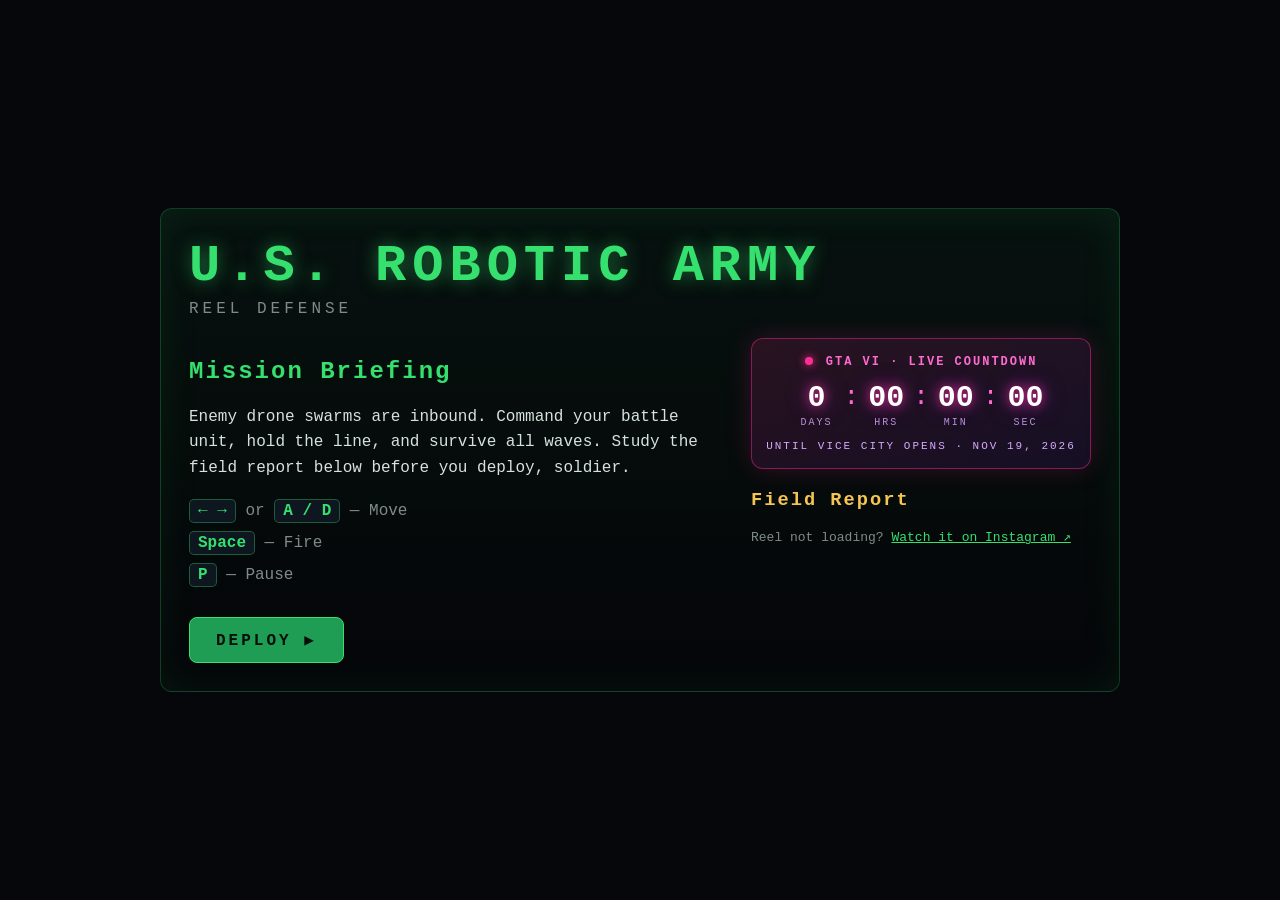
==== commit ceb843e1: "Add live GTA VI countdown to briefing screen from the reel Integrates the reel's GTA VI 'live countd" ====
--- a/index.html
+++ b/index.html
@@ -32,6 +32,21 @@
 
           <!-- The Instagram reel is embedded here as the "field report" -->
           <div class="reel-wrap" id="reel-briefing">
+            <!-- Live GTA VI countdown, integrated from the reel -->
+            <div class="countdown-card" id="countdown-card">
+              <div class="countdown-badge"><span class="live-dot"></span> GTA&nbsp;VI &middot; LIVE COUNTDOWN</div>
+              <div class="countdown-clock">
+                <div class="cd-unit"><span id="cd-days">--</span><label>DAYS</label></div>
+                <div class="cd-sep">:</div>
+                <div class="cd-unit"><span id="cd-hours">--</span><label>HRS</label></div>
+                <div class="cd-sep">:</div>
+                <div class="cd-unit"><span id="cd-mins">--</span><label>MIN</label></div>
+                <div class="cd-sep">:</div>
+                <div class="cd-unit"><span id="cd-secs">--</span><label>SEC</label></div>
+              </div>
+              <p class="countdown-caption">UNTIL VICE CITY OPENS &middot; NOV 19, 2026</p>
+            </div>
+
             <h3>Field Report</h3>
             <blockquote
               class="instagram-media"
--- a/css/style.css
+++ b/css/style.css
@@ -95,6 +95,57 @@
 }
 .btn-primary { background: var(--accent-2); color: #041007; border-color: var(--accent); font-weight: bold; }
 .btn:hover { transform: translateY(-2px); box-shadow: 0 6px 20px rgba(53, 224, 111, 0.3); }
+
+/* GTA VI live countdown — Vice City neon */
+.countdown-card {
+  background: linear-gradient(160deg, rgba(255, 46, 147, 0.14), rgba(120, 40, 200, 0.14));
+  border: 1px solid rgba(255, 46, 147, 0.45);
+  border-radius: 12px;
+  padding: 16px 14px;
+  margin-bottom: 20px;
+  text-align: center;
+  box-shadow: 0 0 26px rgba(255, 46, 147, 0.18);
+}
+.countdown-badge {
+  font-size: 12px;
+  letter-spacing: 2px;
+  color: #ff6bd0;
+  font-weight: bold;
+  margin-bottom: 12px;
+}
+.live-dot {
+  display: inline-block;
+  width: 8px; height: 8px;
+  border-radius: 50%;
+  background: #ff2e93;
+  box-shadow: 0 0 8px #ff2e93;
+  margin-right: 4px;
+  animation: pulse 1.2s ease-in-out infinite;
+}
+@keyframes pulse { 0%,100% { opacity: 1; } 50% { opacity: 0.25; } }
+
+.countdown-clock {
+  display: flex;
+  align-items: center;
+  justify-content: center;
+  gap: 4px;
+}
+.cd-unit { display: flex; flex-direction: column; align-items: center; min-width: 46px; }
+.cd-unit span {
+  font-size: 30px;
+  font-weight: bold;
+  color: #fff;
+  text-shadow: 0 0 12px rgba(255, 46, 147, 0.9), 0 0 22px rgba(120, 40, 200, 0.6);
+  font-variant-numeric: tabular-nums;
+}
+.cd-unit label { font-size: 10px; letter-spacing: 2px; color: #b98fd8; margin-top: 2px; }
+.cd-sep { font-size: 26px; color: #ff6bd0; padding-bottom: 14px; }
+.countdown-caption {
+  margin: 12px 0 0;
+  font-size: 11px;
+  letter-spacing: 2px;
+  color: #d7a9ff;
+}
 
 /* Reel embed area */
 .reel-wrap { flex: 0 0 340px; max-width: 100%; }
